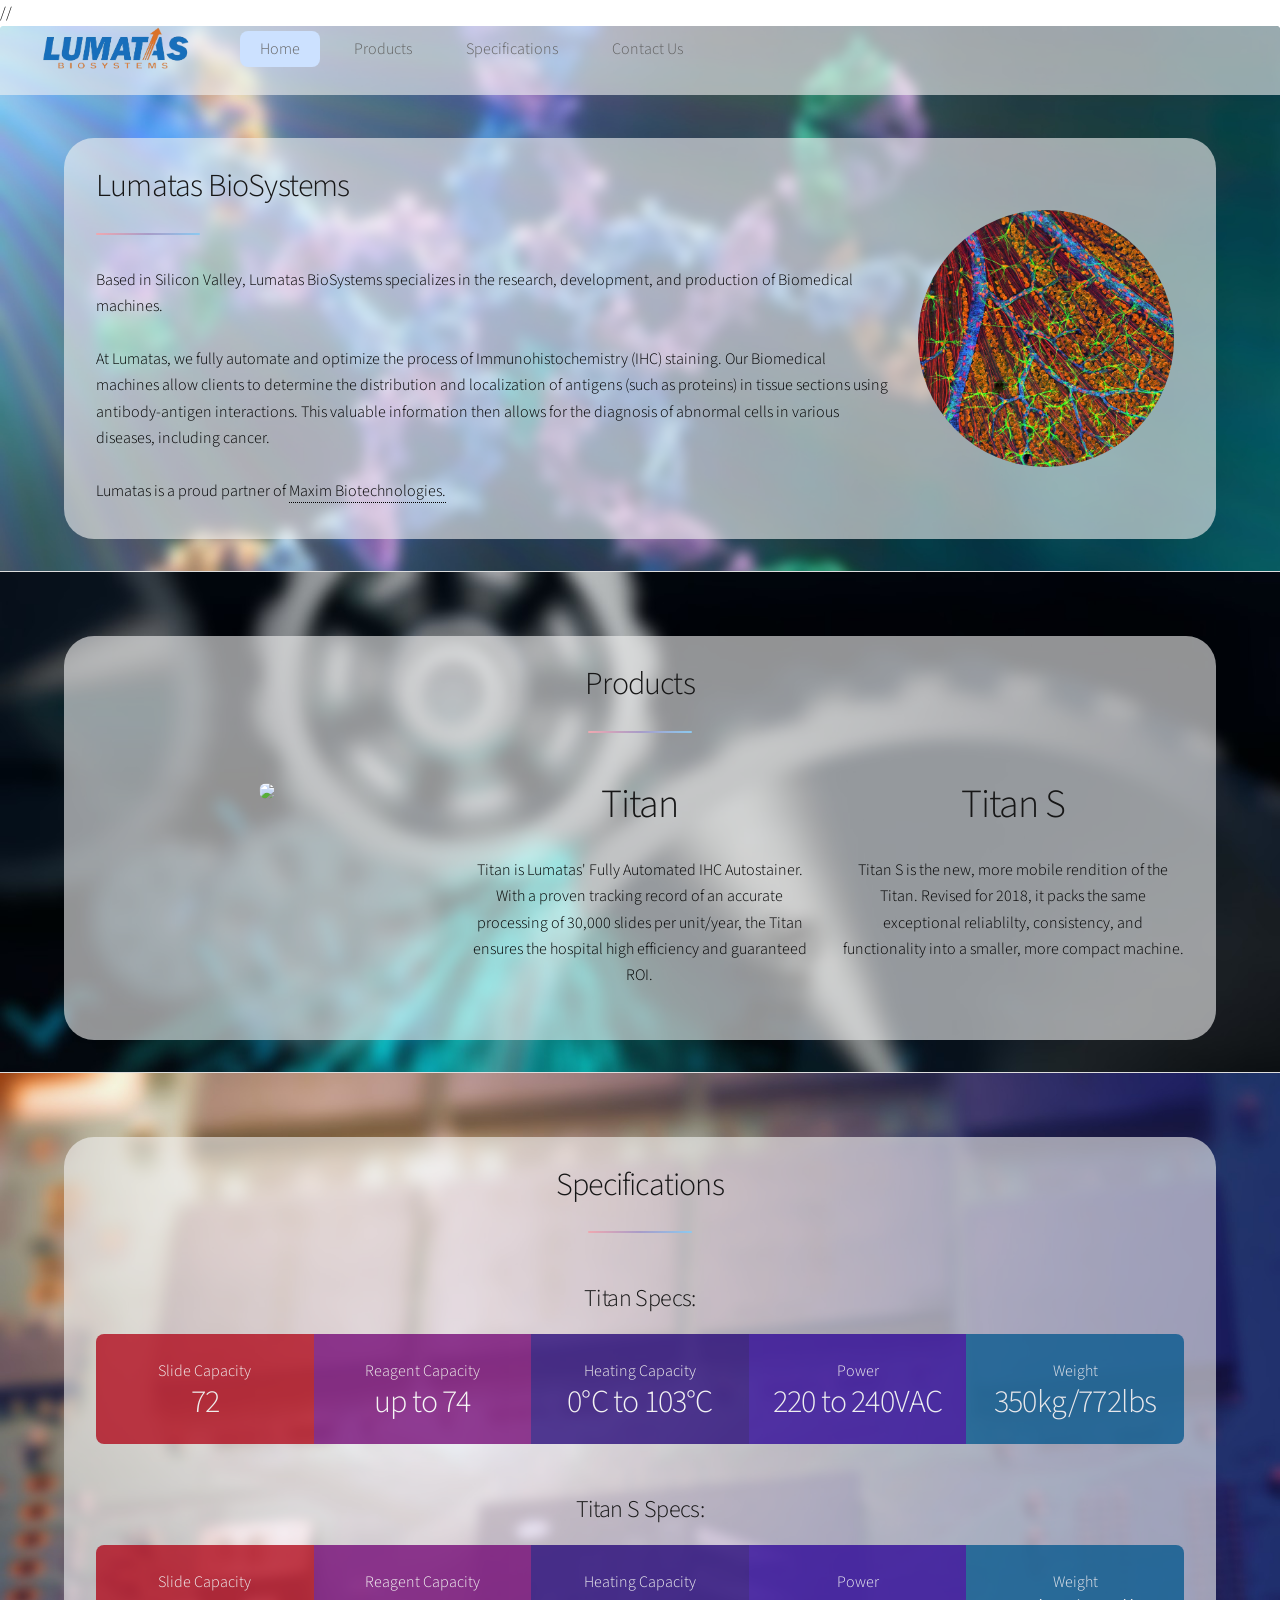
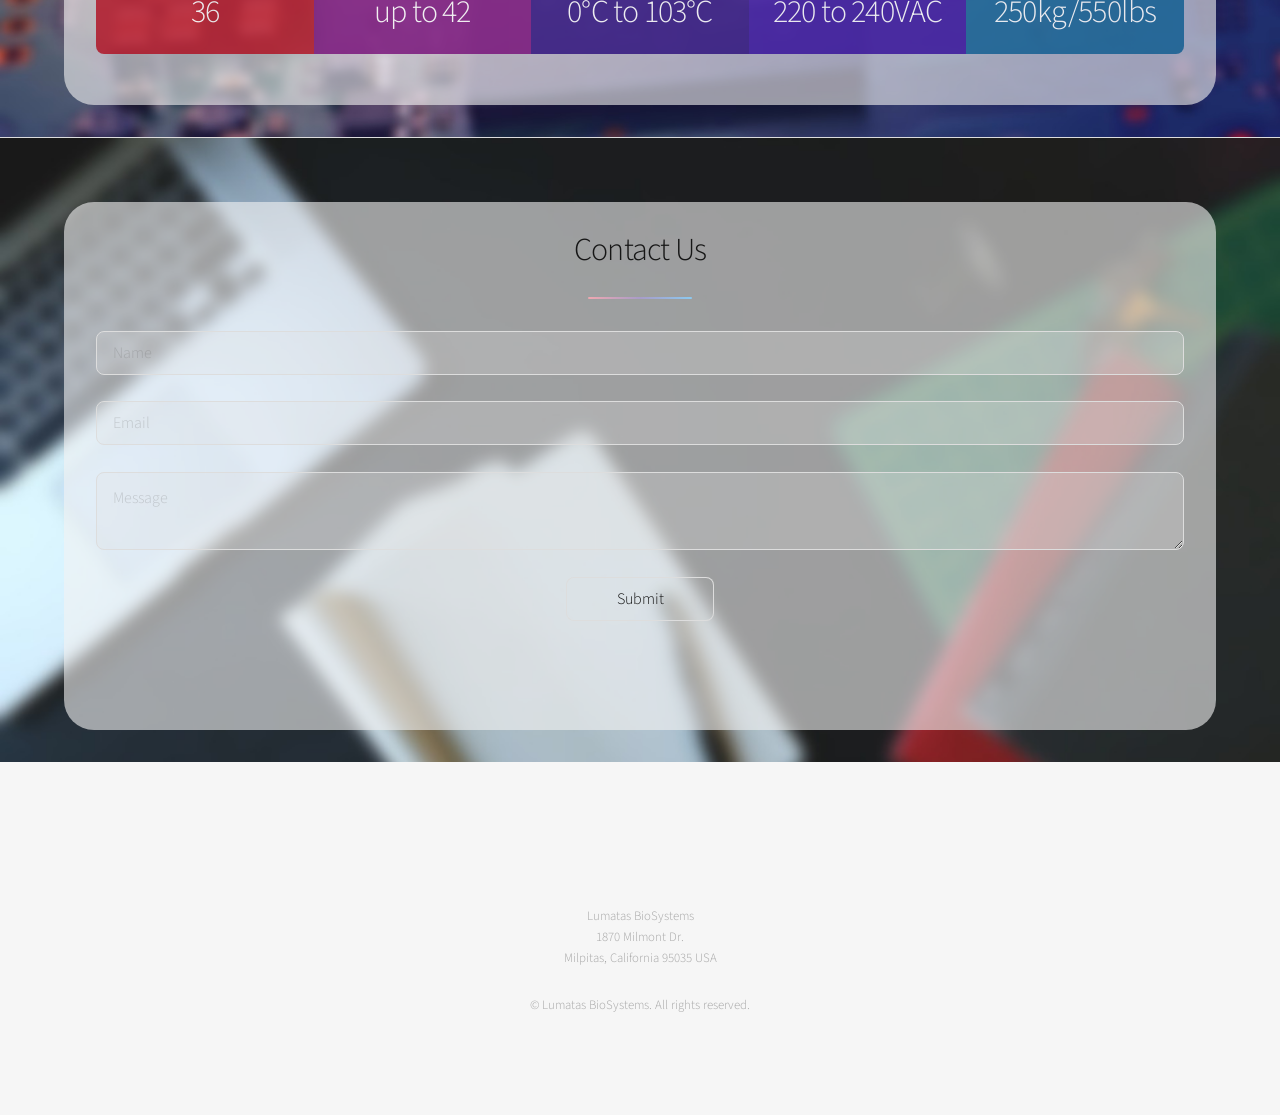
==== index.html @ d808ce38 "Update index.html" ====
<!DOCTYPE HTML>
<!--
	Made by @nang149 and html5up
-->
<html>
	<head>
		<title>Lumatas BioSystems</title>
		<meta charset="utf-8" />
		<meta name="viewport" content="width=device-width, initial-scale=1" />
		<script src="https://ajax.aspnetcdn.com/ajax/jquery/jquery-1.9.0.min.js"></script>
		//<script src="https://ajax.googleapis.com/ajax/libs/jquery/3.3.1/jquery.min.js"></script>
		<!--[if lte IE 8]><script src="assets/js/ie/html5shiv.js"></script><![endif]-->
		<link rel="stylesheet" href="assets/css/main.css" />
		<script src="assets/js/contact_form.js"></script>
		<link rel="shortcut icon" href="images/logo-trans.jpg">
		<!--[if lte IE 9]><link rel="stylesheet" href="assets/css/ie9.css" /><![endif]-->
		<!--[if lte IE 8]><link rel="stylesheet" href="assets/css/ie8.css" /><![endif]-->
	</head>
	<body>

		<!-- Wrapper -->
		
	

				<!-- Nav -->
					<nav id="nav">
						<ul>
							<li><img src="images/logo-trans.jpg" alt="" class ="logo"></li>
							<li><a href="#intro" class="active">Home</a></li>
							<li><a href="#first">Products</a></li>
							<li><a href="#second">Specifications</a></li>
							<li><a href="#cta">Contact Us</a></li>
						</ul>
					</nav>
				<div id="wrapper">
				<!-- Main -->
					<div id="main">
						
						<!-- Introduction -->
							<section id="intro" class="main">
								<div class = "container">
								<div class="spotlight">

									<div class="content">
										<header class="major">
											<h2>Lumatas BioSystems</h2>
										</header>
										<p>Based in Silicon Valley, Lumatas BioSystems specializes in the research, development, and production of Biomedical machines. 

										<br>
										<br>
										At Lumatas, we fully automate and optimize the process of Immunohistochemistry (IHC) staining. Our Biomedical machines allow clients to determine the distribution and localization of antigens (such as proteins) in tissue sections using antibody-antigen interactions. This valuable information then allows for the diagnosis of abnormal cells in various diseases, including cancer.
										<br>
										<br>
										Lumatas is a proud partner of <a href="http://www.maxim.com.cn/sitecn/qzdmyzhrsy/1294.html"> Maxim Biotechnologies. </a>
										</p>

									</div>
									<span class="image"><img src="images/cells.jpg"></span>
								</div>
								</div>

							</section>
						

						<!-- First Section -->
							<section id="first" class="main special">
								<div class = "container">
								<header class="major">
									<h2>Products</h2>
								</header>
								<ul class="features">	
									<li>
										<span class="image"><img src="images/anim.gif" ></span>
										
									</li>
									<li>
										<h1>Titan</h1>
										<p>Titan is Lumatas' Fully Automated IHC Autostainer. With a proven tracking record of an accurate processing of 30,000 slides per unit/year, the Titan ensures the hospital high efficiency and guaranteed ROI.</p>
									</li>
									<li>
										
										<h1>Titan S</h1>
										<p>Titan S is the new, more mobile rendition of the Titan. Revised for 2018, it packs the same exceptional reliablilty, consistency, and functionality into a smaller, more compact machine.</p>
									</li>
									<!--
									<li>
										<span class="icon major style5 fa-diamond"></span>
										<h3>Specifications</h3>
										<p>Slide Capacity: 72<br>
										Reagent Capacity: up to 74<br>
										Heating Capacity: RT to 103&deg;C<br>
										Power: 220-240VAC<br>
										Weight: 400kg/880lbs</p>
									</li>
									-->
								</ul>
								<!-- 
								<footer class="major">
									<ul class="actions">
										<li><a href="generic.html" class="button">Learn More</a></li>
									</ul>
								</footer>
								-->
								</div>
							</section>

						<!-- Second Section -->
							<section id="second" class="main special">
								<div class = "container">
								<header class="major">
									<h2>Specifications</h2>
								</header>
								<h2>Titan Specs:</h2>
								<ul class="statistics">
									<li class="style1">
										Slide Capacity<strong>72</strong>
									</li>
									<li class="style2">
										Reagent Capacity<strong>up to 74</strong>
									</li>
									<li class="style3">
										Heating Capacity<strong>0&deg;C to 103&deg;C</strong>
									</li>
									<li class="style4">
										
										Power<strong>220 to 240VAC</strong>
									</li>
									<li class="style5">
										Weight<strong>350kg/772lbs</strong>
									</li>
								</ul>
								
								<h2>Titan S Specs:</h2>
								<ul class="statistics">
									<li class="style1">
										Slide Capacity<strong>36</strong>
									</li>
									<li class="style2">
										Reagent Capacity<strong>up to 42</strong>
									</li>
									<li class="style3">
										Heating Capacity<strong>0&deg;C to 103&deg;C</strong>
									</li>
									<li class="style4">
										
										Power<strong>220 to 240VAC</strong>
									</li>
									<li class="style5">
										Weight<strong>250kg/550lbs</strong>
									</li>
								</ul>
								
								<!-- 
								<footer class="major">
									<ul class="actions">
										<li><a href="generic.html" class="button">Learn More</a></li>
									</ul>
								</footer>
								-->
							</div>
							</section>



	

						</section>	
						<!-- Contact Us -->
							<section id="cta" class="main special">
								<div class="container">
								<header class="major">
									<h2>Contact Us</h2>
									<section>
										<div id="form-messages"></div>
										<form id = "form"> <!-- assets/mail.php -->
											<div class="field half first">
												<input type="text" name="name" id="name" placeholder="Name" />
											</div>
											<br>
											<div class="field half">
												<input type="email" name="email" id="email" placeholder="Email" />
											</div>
											<br>
											<div class="field">
												<textarea name="message" id="message" placeholder="Message"></textarea>
											</div>
											<br>
											<ul class="actions">
												<center><li><input id="submit" type="button" name="Submit" value="Submit"/></li></center>
											</ul>
											<br>
										</form>
									</section>

								</header>
							</div>
							</section>

					</div>



			</div>

			<!-- Footer -->
				<footer id="footer">
					<div class="inner">
						
						<ul class="copyright">
							<center><p>Lumatas BioSystems<br>1870 Milmont Dr.<br>Milpitas, California 95035 USA</p></center>
							<center><p>&copy; Lumatas BioSystems. All rights reserved.</p></center>
						</ul>
					</div>
				</footer>
		<!-- BG -->
			<!-- <div id="bg"></div> -->

		<!-- Scripts -->
			<script src="assets/js/jquery.min.js"></script>
			<script src="assets/js/jquery.scrollex.min.js"></script>
			<script src="assets/js/jquery.scrolly.min.js"></script>
			<script src="assets/js/skel.min.js"></script>
			<script src="assets/js/util.js"></script>
			
			<!--[if lte IE 8]><script src="assets/js/ie/respond.min.js"></script><![endif]-->
			<script src="assets/js/main.js"></script>
			
	</body>
</html>
---- assets/css/main.css ----
@import url(font-awesome.min.css);
@import "https://fonts.googleapis.com/css?family=Source+Sans+Pro:300,400";

/*
	Stellar by HTML5 UP
	html5up.net | @ajlkn
	Free for personal and commercial use under the CCA 3.0 license (html5up.net/license)
*/

/* Reset */

	html, body, div, span, applet, object, iframe, h1, h2, h3, h4, h5, h6, p, blockquote, pre, a, abbr, acronym, address, big, cite, code, del, dfn, em, img, ins, kbd, q, s, samp, small, strike, strong, sub, sup, tt, var, b, u, i, center, dl, dt, dd, ol, ul, li, fieldset, form, label, legend, table, caption, tbody, tfoot, thead, tr, th, td, article, aside, canvas, details, embed, figure, figcaption, footer, header, hgroup, menu, nav, output, ruby, section, summary, time, mark, audio, video {
		margin: 0;
		padding: 0;
		border: 0;
		font-size: 100%;
		font: inherit;
		vertical-align: baseline;
	}

	article, aside, details, figcaption, figure, footer, header, hgroup, menu, nav, section {
		display: block;
	}

	body {
		line-height: 1;

	}

	ol, ul {
		list-style: none;
	}

	blockquote, q {
		quotes: none;
	}

	blockquote:before, blockquote:after, q:before, q:after {
		content: '';
		content: none;
	}

	table {
		border-collapse: collapse;
		border-spacing: 0;
	}

	body {
		-webkit-text-size-adjust: none;
	}

/* Box Model */

	*, *:before, *:after {
		-moz-box-sizing: border-box;
		-webkit-box-sizing: border-box;
		box-sizing: border-box;
	}

/* Grid */

	.row {
		border-bottom: solid 1px transparent;
		-moz-box-sizing: border-box;
		-webkit-box-sizing: border-box;
		box-sizing: border-box;
	}

	.row > * {
		float: left;
		-moz-box-sizing: border-box;
		-webkit-box-sizing: border-box;
		box-sizing: border-box;
	}

	.row:after, .row:before {
		content: '';
		display: block;
		clear: both;
		height: 0;
	}

	.row.uniform > * > :first-child {
		margin-top: 0;
	}

	.row.uniform > * > :last-child {
		margin-bottom: 0;
	}

	.row.\30 \25 > * {
		padding: 0 0 0 0em;
	}

	.row.\30 \25 {
		margin: 0 0 -1px 0em;
	}

	.row.uniform.\30 \25 > * {
		padding: 0em 0 0 0em;
	}

	.row.uniform.\30 \25 {
		margin: 0em 0 -1px 0em;
	}

	.row > * {
		padding: 0 0 0 1.5em;
	}

	.row {
		margin: 0 0 -1px -1.5em;
	}

	.row.uniform > * {
		padding: 1.5em 0 0 1.5em;
	}

	.row.uniform {
		margin: -1.5em 0 -1px -1.5em;
	}

	.row.\32 00\25 > * {
		padding: 0 0 0 3em;
	}

	.row.\32 00\25 {
		margin: 0 0 -1px -3em;
	}

	.row.uniform.\32 00\25 > * {
		padding: 3em 0 0 3em;
	}

	.row.uniform.\32 00\25 {
		margin: -3em 0 -1px -3em;
	}

	.row.\31 50\25 > * {
		padding: 0 0 0 2.25em;
	}

	.row.\31 50\25 {
		margin: 0 0 -1px -2.25em;
	}

	.row.uniform.\31 50\25 > * {
		padding: 2.25em 0 0 2.25em;
	}

	.row.uniform.\31 50\25 {
		margin: -2.25em 0 -1px -2.25em;
	}

	.row.\35 0\25 > * {
		padding: 0 0 0 0.75em;
	}

	.row.\35 0\25 {
		margin: 0 0 -1px -0.75em;
	}

	.row.uniform.\35 0\25 > * {
		padding: 0.75em 0 0 0.75em;
	}

	.row.uniform.\35 0\25 {
		margin: -0.75em 0 -1px -0.75em;
	}

	.row.\32 5\25 > * {
		padding: 0 0 0 0.375em;
	}

	.row.\32 5\25 {
		margin: 0 0 -1px -0.375em;
	}

	.row.uniform.\32 5\25 > * {
		padding: 0.375em 0 0 0.375em;
	}

	.row.uniform.\32 5\25 {
		margin: -0.375em 0 -1px -0.375em;
	}

	.\31 2u, .\31 2u\24 {
		width: 100%;
		clear: none;
		margin-left: 0;
	}

	.\31 1u, .\31 1u\24 {
		width: 91.6666666667%;
		clear: none;
		margin-left: 0;
	}

	.\31 0u, .\31 0u\24 {
		width: 83.3333333333%;
		clear: none;
		margin-left: 0;
	}

	.\39 u, .\39 u\24 {
		width: 75%;
		clear: none;
		margin-left: 0;
	}

	.\38 u, .\38 u\24 {
		width: 66.6666666667%;
		clear: none;
		margin-left: 0;
	}

	.\37 u, .\37 u\24 {
		width: 58.3333333333%;
		clear: none;
		margin-left: 0;
	}

	.\36 u, .\36 u\24 {
		width: 50%;
		clear: none;
		margin-left: 0;
	}

	.\35 u, .\35 u\24 {
		width: 41.6666666667%;
		clear: none;
		margin-left: 0;
	}

	.\34 u, .\34 u\24 {
		width: 33.3333333333%;
		clear: none;
		margin-left: 0;
	}

	.\33 u, .\33 u\24 {
		width: 25%;
		clear: none;
		margin-left: 0;
	}

	.\32 u, .\32 u\24 {
		width: 16.6666666667%;
		clear: none;
		margin-left: 0;
	}

	.\31 u, .\31 u\24 {
		width: 8.3333333333%;
		clear: none;
		margin-left: 0;
	}

	.\31 2u\24 + *,
	.\31 1u\24 + *,
	.\31 0u\24 + *,
	.\39 u\24 + *,
	.\38 u\24 + *,
	.\37 u\24 + *,
	.\36 u\24 + *,
	.\35 u\24 + *,
	.\34 u\24 + *,
	.\33 u\24 + *,
	.\32 u\24 + *,
	.\31 u\24 + * {
		clear: left;
	}

	.\-11u {
		margin-left: 91.66667%;
	}

	.\-10u {
		margin-left: 83.33333%;
	}

	.\-9u {
		margin-left: 75%;
	}

	.\-8u {
		margin-left: 66.66667%;
	}

	.\-7u {
		margin-left: 58.33333%;
	}

	.\-6u {
		margin-left: 50%;
	}

	.\-5u {
		margin-left: 41.66667%;
	}

	.\-4u {
		margin-left: 33.33333%;
	}

	.\-3u {
		margin-left: 25%;
	}

	.\-2u {
		margin-left: 16.66667%;
	}

	.\-1u {
		margin-left: 8.33333%;
	}

	@media screen and (max-width: 1680px) {

		.row > * {
			padding: 0 0 0 1.5em;
		}

		.row {
			margin: 0 0 -1px -1.5em;
		}

		.row.uniform > * {
			padding: 1.5em 0 0 1.5em;
		}

		.row.uniform {
			margin: -1.5em 0 -1px -1.5em;
		}

		.row.\32 00\25 > * {
			padding: 0 0 0 3em;
		}

		.row.\32 00\25 {
			margin: 0 0 -1px -3em;
		}

		.row.uniform.\32 00\25 > * {
			padding: 3em 0 0 3em;
		}

		.row.uniform.\32 00\25 {
			margin: -3em 0 -1px -3em;
		}

		.row.\31 50\25 > * {
			padding: 0 0 0 2.25em;
		}

		.row.\31 50\25 {
			margin: 0 0 -1px -2.25em;
		}

		.row.uniform.\31 50\25 > * {
			padding: 2.25em 0 0 2.25em;
		}

		.row.uniform.\31 50\25 {
			margin: -2.25em 0 -1px -2.25em;
		}

		.row.\35 0\25 > * {
			padding: 0 0 0 0.75em;
		}

		.row.\35 0\25 {
			margin: 0 0 -1px -0.75em;
		}

		.row.uniform.\35 0\25 > * {
			padding: 0.75em 0 0 0.75em;
		}

		.row.uniform.\35 0\25 {
			margin: -0.75em 0 -1px -0.75em;
		}

		.row.\32 5\25 > * {
			padding: 0 0 0 0.375em;
		}

		.row.\32 5\25 {
			margin: 0 0 -1px -0.375em;
		}

		.row.uniform.\32 5\25 > * {
			padding: 0.375em 0 0 0.375em;
		}

		.row.uniform.\32 5\25 {
			margin: -0.375em 0 -1px -0.375em;
		}

		.\31 2u\28xlarge\29, .\31 2u\24\28xlarge\29 {
			width: 100%;
			clear: none;
			margin-left: 0;
		}

		.\31 1u\28xlarge\29, .\31 1u\24\28xlarge\29 {
			width: 91.6666666667%;
			clear: none;
			margin-left: 0;
		}

		.\31 0u\28xlarge\29, .\31 0u\24\28xlarge\29 {
			width: 83.3333333333%;
			clear: none;
			margin-left: 0;
		}

		.\39 u\28xlarge\29, .\39 u\24\28xlarge\29 {
			width: 75%;
			clear: none;
			margin-left: 0;
		}

		.\38 u\28xlarge\29, .\38 u\24\28xlarge\29 {
			width: 66.6666666667%;
			clear: none;
			margin-left: 0;
		}

		.\37 u\28xlarge\29, .\37 u\24\28xlarge\29 {
			width: 58.3333333333%;
			clear: none;
			margin-left: 0;
		}

		.\36 u\28xlarge\29, .\36 u\24\28xlarge\29 {
			width: 50%;
			clear: none;
			margin-left: 0;
		}

		.\35 u\28xlarge\29, .\35 u\24\28xlarge\29 {
			width: 41.6666666667%;
			clear: none;
			margin-left: 0;
		}

		.\34 u\28xlarge\29, .\34 u\24\28xlarge\29 {
			width: 33.3333333333%;
			clear: none;
			margin-left: 0;
		}

		.\33 u\28xlarge\29, .\33 u\24\28xlarge\29 {
			width: 25%;
			clear: none;
			margin-left: 0;
		}

		.\32 u\28xlarge\29, .\32 u\24\28xlarge\29 {
			width: 16.6666666667%;
			clear: none;
			margin-left: 0;
		}

		.\31 u\28xlarge\29, .\31 u\24\28xlarge\29 {
			width: 8.3333333333%;
			clear: none;
			margin-left: 0;
		}

		.\31 2u\24\28xlarge\29 + *,
		.\31 1u\24\28xlarge\29 + *,
		.\31 0u\24\28xlarge\29 + *,
		.\39 u\24\28xlarge\29 + *,
		.\38 u\24\28xlarge\29 + *,
		.\37 u\24\28xlarge\29 + *,
		.\36 u\24\28xlarge\29 + *,
		.\35 u\24\28xlarge\29 + *,
		.\34 u\24\28xlarge\29 + *,
		.\33 u\24\28xlarge\29 + *,
		.\32 u\24\28xlarge\29 + *,
		.\31 u\24\28xlarge\29 + * {
			clear: left;
		}

		.\-11u\28xlarge\29 {
			margin-left: 91.66667%;
		}

		.\-10u\28xlarge\29 {
			margin-left: 83.33333%;
		}

		.\-9u\28xlarge\29 {
			margin-left: 75%;
		}

		.\-8u\28xlarge\29 {
			margin-left: 66.66667%;
		}

		.\-7u\28xlarge\29 {
			margin-left: 58.33333%;
		}

		.\-6u\28xlarge\29 {
			margin-left: 50%;
		}

		.\-5u\28xlarge\29 {
			margin-left: 41.66667%;
		}

		.\-4u\28xlarge\29 {
			margin-left: 33.33333%;
		}

		.\-3u\28xlarge\29 {
			margin-left: 25%;
		}

		.\-2u\28xlarge\29 {
			margin-left: 16.66667%;
		}

		.\-1u\28xlarge\29 {
			margin-left: 8.33333%;
		}

	}

	@media screen and (max-width: 1280px) {

		.row > * {
			padding: 0 0 0 1.5em;
		}

		.row {
			margin: 0 0 -1px -1.5em;
		}

		.row.uniform > * {
			padding: 1.5em 0 0 1.5em;
		}

		.row.uniform {
			margin: -1.5em 0 -1px -1.5em;
		}

		.row.\32 00\25 > * {
			padding: 0 0 0 3em;
		}

		.row.\32 00\25 {
			margin: 0 0 -1px -3em;
		}

		.row.uniform.\32 00\25 > * {
			padding: 3em 0 0 3em;
		}

		.row.uniform.\32 00\25 {
			margin: -3em 0 -1px -3em;
		}

		.row.\31 50\25 > * {
			padding: 0 0 0 2.25em;
		}

		.row.\31 50\25 {
			margin: 0 0 -1px -2.25em;
		}

		.row.uniform.\31 50\25 > * {
			padding: 2.25em 0 0 2.25em;
		}

		.row.uniform.\31 50\25 {
			margin: -2.25em 0 -1px -2.25em;
		}

		.row.\35 0\25 > * {
			padding: 0 0 0 0.75em;
		}

		.row.\35 0\25 {
			margin: 0 0 -1px -0.75em;
		}

		.row.uniform.\35 0\25 > * {
			padding: 0.75em 0 0 0.75em;
		}

		.row.uniform.\35 0\25 {
			margin: -0.75em 0 -1px -0.75em;
		}

		.row.\32 5\25 > * {
			padding: 0 0 0 0.375em;
		}

		.row.\32 5\25 {
			margin: 0 0 -1px -0.375em;
		}

		.row.uniform.\32 5\25 > * {
			padding: 0.375em 0 0 0.375em;
		}

		.row.uniform.\32 5\25 {
			margin: -0.375em 0 -1px -0.375em;
		}

		.\31 2u\28large\29, .\31 2u\24\28large\29 {
			width: 100%;
			clear: none;
			margin-left: 0;
		}

		.\31 1u\28large\29, .\31 1u\24\28large\29 {
			width: 91.6666666667%;
			clear: none;
			margin-left: 0;
		}

		.\31 0u\28large\29, .\31 0u\24\28large\29 {
			width: 83.3333333333%;
			clear: none;
			margin-left: 0;
		}

		.\39 u\28large\29, .\39 u\24\28large\29 {
			width: 75%;
			clear: none;
			margin-left: 0;
		}

		.\38 u\28large\29, .\38 u\24\28large\29 {
			width: 66.6666666667%;
			clear: none;
			margin-left: 0;
		}

		.\37 u\28large\29, .\37 u\24\28large\29 {
			width: 58.3333333333%;
			clear: none;
			margin-left: 0;
		}

		.\36 u\28large\29, .\36 u\24\28large\29 {
			width: 50%;
			clear: none;
			margin-left: 0;
		}

		.\35 u\28large\29, .\35 u\24\28large\29 {
			width: 41.6666666667%;
			clear: none;
			margin-left: 0;
		}

		.\34 u\28large\29, .\34 u\24\28large\29 {
			width: 33.3333333333%;
			clear: none;
			margin-left: 0;
		}

		.\33 u\28large\29, .\33 u\24\28large\29 {
			width: 25%;
			clear: none;
			margin-left: 0;
		}

		.\32 u\28large\29, .\32 u\24\28large\29 {
			width: 16.6666666667%;
			clear: none;
			margin-left: 0;
		}

		.\31 u\28large\29, .\31 u\24\28large\29 {
			width: 8.3333333333%;
			clear: none;
			margin-left: 0;
		}

		.\31 2u\24\28large\29 + *,
		.\31 1u\24\28large\29 + *,
		.\31 0u\24\28large\29 + *,
		.\39 u\24\28large\29 + *,
		.\38 u\24\28large\29 + *,
		.\37 u\24\28large\29 + *,
		.\36 u\24\28large\29 + *,
		.\35 u\24\28large\29 + *,
		.\34 u\24\28large\29 + *,
		.\33 u\24\28large\29 + *,
		.\32 u\24\28large\29 + *,
		.\31 u\24\28large\29 + * {
			clear: left;
		}

		.\-11u\28large\29 {
			margin-left: 91.66667%;
		}

		.\-10u\28large\29 {
			margin-left: 83.33333%;
		}

		.\-9u\28large\29 {
			margin-left: 75%;
		}

		.\-8u\28large\29 {
			margin-left: 66.66667%;
		}

		.\-7u\28large\29 {
			margin-left: 58.33333%;
		}

		.\-6u\28large\29 {
			margin-left: 50%;
		}

		.\-5u\28large\29 {
			margin-left: 41.66667%;
		}

		.\-4u\28large\29 {
			margin-left: 33.33333%;
		}

		.\-3u\28large\29 {
			margin-left: 25%;
		}

		.\-2u\28large\29 {
			margin-left: 16.66667%;
		}

		.\-1u\28large\29 {
			margin-left: 8.33333%;
		}

	}

	@media screen and (max-width: 980px) {

		.row > * {
			padding: 0 0 0 1.5em;
		}

		.row {
			margin: 0 0 -1px -1.5em;
		}

		.row.uniform > * {
			padding: 1.5em 0 0 1.5em;
		}

		.row.uniform {
			margin: -1.5em 0 -1px -1.5em;
		}

		.row.\32 00\25 > * {
			padding: 0 0 0 3em;
		}

		.row.\32 00\25 {
			margin: 0 0 -1px -3em;
		}

		.row.uniform.\32 00\25 > * {
			padding: 3em 0 0 3em;
		}

		.row.uniform.\32 00\25 {
			margin: -3em 0 -1px -3em;
		}

		.row.\31 50\25 > * {
			padding: 0 0 0 2.25em;
		}

		.row.\31 50\25 {
			margin: 0 0 -1px -2.25em;
		}

		.row.uniform.\31 50\25 > * {
			padding: 2.25em 0 0 2.25em;
		}

		.row.uniform.\31 50\25 {
			margin: -2.25em 0 -1px -2.25em;
		}

		.row.\35 0\25 > * {
			padding: 0 0 0 0.75em;
		}

		.row.\35 0\25 {
			margin: 0 0 -1px -0.75em;
		}

		.row.uniform.\35 0\25 > * {
			padding: 0.75em 0 0 0.75em;
		}

		.row.uniform.\35 0\25 {
			margin: -0.75em 0 -1px -0.75em;
		}

		.row.\32 5\25 > * {
			padding: 0 0 0 0.375em;
		}

		.row.\32 5\25 {
			margin: 0 0 -1px -0.375em;
		}

		.row.uniform.\32 5\25 > * {
			padding: 0.375em 0 0 0.375em;
		}

		.row.uniform.\32 5\25 {
			margin: -0.375em 0 -1px -0.375em;
		}

		.\31 2u\28medium\29, .\31 2u\24\28medium\29 {
			width: 100%;
			clear: none;
			margin-left: 0;
		}

		.\31 1u\28medium\29, .\31 1u\24\28medium\29 {
			width: 91.6666666667%;
			clear: none;
			margin-left: 0;
		}

		.\31 0u\28medium\29, .\31 0u\24\28medium\29 {
			width: 83.3333333333%;
			clear: none;
			margin-left: 0;
		}

		.\39 u\28medium\29, .\39 u\24\28medium\29 {
			width: 75%;
			clear: none;
			margin-left: 0;
		}

		.\38 u\28medium\29, .\38 u\24\28medium\29 {
			width: 66.6666666667%;
			clear: none;
			margin-left: 0;
		}

		.\37 u\28medium\29, .\37 u\24\28medium\29 {
			width: 58.3333333333%;
			clear: none;
			margin-left: 0;
		}

		.\36 u\28medium\29, .\36 u\24\28medium\29 {
			width: 50%;
			clear: none;
			margin-left: 0;
		}

		.\35 u\28medium\29, .\35 u\24\28medium\29 {
			width: 41.6666666667%;
			clear: none;
			margin-left: 0;
		}

		.\34 u\28medium\29, .\34 u\24\28medium\29 {
			width: 33.3333333333%;
			clear: none;
			margin-left: 0;
		}

		.\33 u\28medium\29, .\33 u\24\28medium\29 {
			width: 25%;
			clear: none;
			margin-left: 0;
		}

		.\32 u\28medium\29, .\32 u\24\28medium\29 {
			width: 16.6666666667%;
			clear: none;
			margin-left: 0;
		}

		.\31 u\28medium\29, .\31 u\24\28medium\29 {
			width: 8.3333333333%;
			clear: none;
			margin-left: 0;
		}

		.\31 2u\24\28medium\29 + *,
		.\31 1u\24\28medium\29 + *,
		.\31 0u\24\28medium\29 + *,
		.\39 u\24\28medium\29 + *,
		.\38 u\24\28medium\29 + *,
		.\37 u\24\28medium\29 + *,
		.\36 u\24\28medium\29 + *,
		.\35 u\24\28medium\29 + *,
		.\34 u\24\28medium\29 + *,
		.\33 u\24\28medium\29 + *,
		.\32 u\24\28medium\29 + *,
		.\31 u\24\28medium\29 + * {
			clear: left;
		}

		.\-11u\28medium\29 {
			margin-left: 91.66667%;
		}

		.\-10u\28medium\29 {
			margin-left: 83.33333%;
		}

		.\-9u\28medium\29 {
			margin-left: 75%;
		}

		.\-8u\28medium\29 {
			margin-left: 66.66667%;
		}

		.\-7u\28medium\29 {
			margin-left: 58.33333%;
		}

		.\-6u\28medium\29 {
			margin-left: 50%;
		}

		.\-5u\28medium\29 {
			margin-left: 41.66667%;
		}

		.\-4u\28medium\29 {
			margin-left: 33.33333%;
		}

		.\-3u\28medium\29 {
			margin-left: 25%;
		}

		.\-2u\28medium\29 {
			margin-left: 16.66667%;
		}

		.\-1u\28medium\29 {
			margin-left: 8.33333%;
		}

	}

	@media screen and (max-width: 736px) {

		.row > * {
			padding: 0 0 0 1em;
		}

		.row {
			margin: 0 0 -1px -1em;
		}

		.row.uniform > * {
			padding: 1em 0 0 1em;
		}

		.row.uniform {
			margin: -1em 0 -1px -1em;
		}

		.row.\32 00\25 > * {
			padding: 0 0 0 2em;
		}

		.row.\32 00\25 {
			margin: 0 0 -1px -2em;
		}

		.row.uniform.\32 00\25 > * {
			padding: 2em 0 0 2em;
		}

		.row.uniform.\32 00\25 {
			margin: -2em 0 -1px -2em;
		}

		.row.\31 50\25 > * {
			padding: 0 0 0 1.5em;
		}

		.row.\31 50\25 {
			margin: 0 0 -1px -1.5em;
		}

		.row.uniform.\31 50\25 > * {
			padding: 1.5em 0 0 1.5em;
		}

		.row.uniform.\31 50\25 {
			margin: -1.5em 0 -1px -1.5em;
		}

		.row.\35 0\25 > * {
			padding: 0 0 0 0.5em;
		}

		.row.\35 0\25 {
			margin: 0 0 -1px -0.5em;
		}

		.row.uniform.\35 0\25 > * {
			padding: 0.5em 0 0 0.5em;
		}

		.row.uniform.\35 0\25 {
			margin: -0.5em 0 -1px -0.5em;
		}

		.row.\32 5\25 > * {
			padding: 0 0 0 0.25em;
		}

		.row.\32 5\25 {
			margin: 0 0 -1px -0.25em;
		}

		.row.uniform.\32 5\25 > * {
			padding: 0.25em 0 0 0.25em;
		}

		.row.uniform.\32 5\25 {
			margin: -0.25em 0 -1px -0.25em;
		}

		.\31 2u\28small\29, .\31 2u\24\28small\29 {
			width: 100%;
			clear: none;
			margin-left: 0;
		}

		.\31 1u\28small\29, .\31 1u\24\28small\29 {
			width: 91.6666666667%;
			clear: none;
			margin-left: 0;
		}

		.\31 0u\28small\29, .\31 0u\24\28small\29 {
			width: 83.3333333333%;
			clear: none;
			margin-left: 0;
		}

		.\39 u\28small\29, .\39 u\24\28small\29 {
			width: 75%;
			clear: none;
			margin-left: 0;
		}

		.\38 u\28small\29, .\38 u\24\28small\29 {
			width: 66.6666666667%;
			clear: none;
			margin-left: 0;
		}

		.\37 u\28small\29, .\37 u\24\28small\29 {
			width: 58.3333333333%;
			clear: none;
			margin-left: 0;
		}

		.\36 u\28small\29, .\36 u\24\28small\29 {
			width: 50%;
			clear: none;
			margin-left: 0;
		}

		.\35 u\28small\29, .\35 u\24\28small\29 {
			width: 41.6666666667%;
			clear: none;
			margin-left: 0;
		}

		.\34 u\28small\29, .\34 u\24\28small\29 {
			width: 33.3333333333%;
			clear: none;
			margin-left: 0;
		}

		.\33 u\28small\29, .\33 u\24\28small\29 {
			width: 25%;
			clear: none;
			margin-left: 0;
		}

		.\32 u\28small\29, .\32 u\24\28small\29 {
			width: 16.6666666667%;
			clear: none;
			margin-left: 0;
		}

		.\31 u\28small\29, .\31 u\24\28small\29 {
			width: 8.3333333333%;
			clear: none;
			margin-left: 0;
		}

		.\31 2u\24\28small\29 + *,
		.\31 1u\24\28small\29 + *,
		.\31 0u\24\28small\29 + *,
		.\39 u\24\28small\29 + *,
		.\38 u\24\28small\29 + *,
		.\37 u\24\28small\29 + *,
		.\36 u\24\28small\29 + *,
		.\35 u\24\28small\29 + *,
		.\34 u\24\28small\29 + *,
		.\33 u\24\28small\29 + *,
		.\32 u\24\28small\29 + *,
		.\31 u\24\28small\29 + * {
			clear: left;
		}

		.\-11u\28small\29 {
			margin-left: 91.66667%;
		}

		.\-10u\28small\29 {
			margin-left: 83.33333%;
		}

		.\-9u\28small\29 {
			margin-left: 75%;
		}

		.\-8u\28small\29 {
			margin-left: 66.66667%;
		}

		.\-7u\28small\29 {
			margin-left: 58.33333%;
		}

		.\-6u\28small\29 {
			margin-left: 50%;
		}

		.\-5u\28small\29 {
			margin-left: 41.66667%;
		}

		.\-4u\28small\29 {
			margin-left: 33.33333%;
		}

		.\-3u\28small\29 {
			margin-left: 25%;
		}

		.\-2u\28small\29 {
			margin-left: 16.66667%;
		}

		.\-1u\28small\29 {
			margin-left: 8.33333%;
		}

	}

	@media screen and (max-width: 480px) {

		.row > * {
			padding: 0 0 0 1em;
		}

		.row {
			margin: 0 0 -1px -1em;
		}

		.row.uniform > * {
			padding: 1em 0 0 1em;
		}

		.row.uniform {
			margin: -1em 0 -1px -1em;
		}

		.row.\32 00\25 > * {
			padding: 0 0 0 2em;
		}

		.row.\32 00\25 {
			margin: 0 0 -1px -2em;
		}

		.row.uniform.\32 00\25 > * {
			padding: 2em 0 0 2em;
		}

		.row.uniform.\32 00\25 {
			margin: -2em 0 -1px -2em;
		}

		.row.\31 50\25 > * {
			padding: 0 0 0 1.5em;
		}

		.row.\31 50\25 {
			margin: 0 0 -1px -1.5em;
		}

		.row.uniform.\31 50\25 > * {
			padding: 1.5em 0 0 1.5em;
		}

		.row.uniform.\31 50\25 {
			margin: -1.5em 0 -1px -1.5em;
		}

		.row.\35 0\25 > * {
			padding: 0 0 0 0.5em;
		}

		.row.\35 0\25 {
			margin: 0 0 -1px -0.5em;
		}

		.row.uniform.\35 0\25 > * {
			padding: 0.5em 0 0 0.5em;
		}

		.row.uniform.\35 0\25 {
			margin: -0.5em 0 -1px -0.5em;
		}

		.row.\32 5\25 > * {
			padding: 0 0 0 0.25em;
		}

		.row.\32 5\25 {
			margin: 0 0 -1px -0.25em;
		}

		.row.uniform.\32 5\25 > * {
			padding: 0.25em 0 0 0.25em;
		}

		.row.uniform.\32 5\25 {
			margin: -0.25em 0 -1px -0.25em;
		}

		.\31 2u\28xsmall\29, .\31 2u\24\28xsmall\29 {
			width: 100%;
			clear: none;
			margin-left: 0;
		}

		.\31 1u\28xsmall\29, .\31 1u\24\28xsmall\29 {
			width: 91.6666666667%;
			clear: none;
			margin-left: 0;
		}

		.\31 0u\28xsmall\29, .\31 0u\24\28xsmall\29 {
			width: 83.3333333333%;
			clear: none;
			margin-left: 0;
		}

		.\39 u\28xsmall\29, .\39 u\24\28xsmall\29 {
			width: 75%;
			clear: none;
			margin-left: 0;
		}

		.\38 u\28xsmall\29, .\38 u\24\28xsmall\29 {
			width: 66.6666666667%;
			clear: none;
			margin-left: 0;
		}

		.\37 u\28xsmall\29, .\37 u\24\28xsmall\29 {
			width: 58.3333333333%;
			clear: none;
			margin-left: 0;
		}

		.\36 u\28xsmall\29, .\36 u\24\28xsmall\29 {
			width: 50%;
			clear: none;
			margin-left: 0;
		}

		.\35 u\28xsmall\29, .\35 u\24\28xsmall\29 {
			width: 41.6666666667%;
			clear: none;
			margin-left: 0;
		}

		.\34 u\28xsmall\29, .\34 u\24\28xsmall\29 {
			width: 33.3333333333%;
			clear: none;
			margin-left: 0;
		}

		.\33 u\28xsmall\29, .\33 u\24\28xsmall\29 {
			width: 25%;
			clear: none;
			margin-left: 0;
		}

		.\32 u\28xsmall\29, .\32 u\24\28xsmall\29 {
			width: 16.6666666667%;
			clear: none;
			margin-left: 0;
		}

		.\31 u\28xsmall\29, .\31 u\24\28xsmall\29 {
			width: 8.3333333333%;
			clear: none;
			margin-left: 0;
		}

		.\31 2u\24\28xsmall\29 + *,
		.\31 1u\24\28xsmall\29 + *,
		.\31 0u\24\28xsmall\29 + *,
		.\39 u\24\28xsmall\29 + *,
		.\38 u\24\28xsmall\29 + *,
		.\37 u\24\28xsmall\29 + *,
		.\36 u\24\28xsmall\29 + *,
		.\35 u\24\28xsmall\29 + *,
		.\34 u\24\28xsmall\29 + *,
		.\33 u\24\28xsmall\29 + *,
		.\32 u\24\28xsmall\29 + *,
		.\31 u\24\28xsmall\29 + * {
			clear: left;
		}

		.\-11u\28xsmall\29 {
			margin-left: 91.66667%;
		}

		.\-10u\28xsmall\29 {
			margin-left: 83.33333%;
		}

		.\-9u\28xsmall\29 {
			margin-left: 75%;
		}

		.\-8u\28xsmall\29 {
			margin-left: 66.66667%;
		}

		.\-7u\28xsmall\29 {
			margin-left: 58.33333%;
		}

		.\-6u\28xsmall\29 {
			margin-left: 50%;
		}

		.\-5u\28xsmall\29 {
			margin-left: 41.66667%;
		}

		.\-4u\28xsmall\29 {
			margin-left: 33.33333%;
		}

		.\-3u\28xsmall\29 {
			margin-left: 25%;
		}

		.\-2u\28xsmall\29 {
			margin-left: 16.66667%;
		}

		.\-1u\28xsmall\29 {
			margin-left: 8.33333%;
		}

	}

	@media screen and (max-width: 360px) {

		.row > * {
			padding: 0 0 0 1em;
		}

		.row {
			margin: 0 0 -1px -1em;
		}

		.row.uniform > * {
			padding: 1em 0 0 1em;
		}

		.row.uniform {
			margin: -1em 0 -1px -1em;
		}

		.row.\32 00\25 > * {
			padding: 0 0 0 2em;
		}

		.row.\32 00\25 {
			margin: 0 0 -1px -2em;
		}

		.row.uniform.\32 00\25 > * {
			padding: 2em 0 0 2em;
		}

		.row.uniform.\32 00\25 {
			margin: -2em 0 -1px -2em;
		}

		.row.\31 50\25 > * {
			padding: 0 0 0 1.5em;
		}

		.row.\31 50\25 {
			margin: 0 0 -1px -1.5em;
		}

		.row.uniform.\31 50\25 > * {
			padding: 1.5em 0 0 1.5em;
		}

		.row.uniform.\31 50\25 {
			margin: -1.5em 0 -1px -1.5em;
		}

		.row.\35 0\25 > * {
			padding: 0 0 0 0.5em;
		}

		.row.\35 0\25 {
			margin: 0 0 -1px -0.5em;
		}

		.row.uniform.\35 0\25 > * {
			padding: 0.5em 0 0 0.5em;
		}

		.row.uniform.\35 0\25 {
			margin: -0.5em 0 -1px -0.5em;
		}

		.row.\32 5\25 > * {
			padding: 0 0 0 0.25em;
		}

		.row.\32 5\25 {
			margin: 0 0 -1px -0.25em;
		}

		.row.uniform.\32 5\25 > * {
			padding: 0.25em 0 0 0.25em;
		}

		.row.uniform.\32 5\25 {
			margin: -0.25em 0 -1px -0.25em;
		}

		.\31 2u\28xxsmall\29, .\31 2u\24\28xxsmall\29 {
			width: 100%;
			clear: none;
			margin-left: 0;
		}

		.\31 1u\28xxsmall\29, .\31 1u\24\28xxsmall\29 {
			width: 91.6666666667%;
			clear: none;
			margin-left: 0;
		}

		.\31 0u\28xxsmall\29, .\31 0u\24\28xxsmall\29 {
			width: 83.3333333333%;
			clear: none;
			margin-left: 0;
		}

		.\39 u\28xxsmall\29, .\39 u\24\28xxsmall\29 {
			width: 75%;
			clear: none;
			margin-left: 0;
		}

		.\38 u\28xxsmall\29, .\38 u\24\28xxsmall\29 {
			width: 66.6666666667%;
			clear: none;
			margin-left: 0;
		}

		.\37 u\28xxsmall\29, .\37 u\24\28xxsmall\29 {
			width: 58.3333333333%;
			clear: none;
			margin-left: 0;
		}

		.\36 u\28xxsmall\29, .\36 u\24\28xxsmall\29 {
			width: 50%;
			clear: none;
			margin-left: 0;
		}

		.\35 u\28xxsmall\29, .\35 u\24\28xxsmall\29 {
			width: 41.6666666667%;
			clear: none;
			margin-left: 0;
		}

		.\34 u\28xxsmall\29, .\34 u\24\28xxsmall\29 {
			width: 33.3333333333%;
			clear: none;
			margin-left: 0;
		}

		.\33 u\28xxsmall\29, .\33 u\24\28xxsmall\29 {
			width: 25%;
			clear: none;
			margin-left: 0;
		}

		.\32 u\28xxsmall\29, .\32 u\24\28xxsmall\29 {
			width: 16.6666666667%;
			clear: none;
			margin-left: 0;
		}

		.\31 u\28xxsmall\29, .\31 u\24\28xxsmall\29 {
			width: 8.3333333333%;
			clear: none;
			margin-left: 0;
		}

		.\31 2u\24\28xxsmall\29 + *,
		.\31 1u\24\28xxsmall\29 + *,
		.\31 0u\24\28xxsmall\29 + *,
		.\39 u\24\28xxsmall\29 + *,
		.\38 u\24\28xxsmall\29 + *,
		.\37 u\24\28xxsmall\29 + *,
		.\36 u\24\28xxsmall\29 + *,
		.\35 u\24\28xxsmall\29 + *,
		.\34 u\24\28xxsmall\29 + *,
		.\33 u\24\28xxsmall\29 + *,
		.\32 u\24\28xxsmall\29 + *,
		.\31 u\24\28xxsmall\29 + * {
			clear: left;
		}

		.\-11u\28xxsmall\29 {
			margin-left: 91.66667%;
		}

		.\-10u\28xxsmall\29 {
			margin-left: 83.33333%;
		}

		.\-9u\28xxsmall\29 {
			margin-left: 75%;
		}

		.\-8u\28xxsmall\29 {
			margin-left: 66.66667%;
		}

		.\-7u\28xxsmall\29 {
			margin-left: 58.33333%;
		}

		.\-6u\28xxsmall\29 {
			margin-left: 50%;
		}

		.\-5u\28xxsmall\29 {
			margin-left: 41.66667%;
		}

		.\-4u\28xxsmall\29 {
			margin-left: 33.33333%;
		}

		.\-3u\28xxsmall\29 {
			margin-left: 25%;
		}

		.\-2u\28xxsmall\29 {
			margin-left: 16.66667%;
		}

		.\-1u\28xxsmall\29 {
			margin-left: 8.33333%;
		}

	}

/* Basic */

	@-ms-viewport {
		width: device-width;
	}

	body {
		-ms-overflow-style: scrollbar;
	}

	@media screen and (max-width: 480px) {

		html, body {
			min-width: 320px;
		}

	}

	body {
		
	
	}

		body.is-loading *, body.is-loading *:before, body.is-loading *:after {
			-moz-animation: none !important;
			-webkit-animation: none !important;
			-ms-animation: none !important;
			animation: none !important;
			-moz-transition: none !important;
			-webkit-transition: none !important;
			-ms-transition: none !important;
			transition: none !important;
		}

/* Type */

	body {
		
		
	}

	body, input, select, textarea {
		font-family: "Source Sans Pro", Helvetica, sans-serif;
		font-size: 17pt;
		font-weight: 300;
		line-height: 1.65;
	}

		@media screen and (max-width: 1680px) {

			body, input, select, textarea {
				font-size: 14pt;
			}

		}

		@media screen and (max-width: 1280px) {

			body, input, select, textarea {
				font-size: 12pt;
			}

		}

		@media screen and (max-width: 360px) {

			body, input, select, textarea {
				font-size: 11pt;
			}

		}

	a {
		-moz-transition: color 0.2s ease, border-bottom 0.2s ease;
		-webkit-transition: color 0.2s ease, border-bottom 0.2s ease;
		-ms-transition: color 0.2s ease, border-bottom 0.2s ease;
		transition: color 0.2s ease, border-bottom 0.2s ease;
		text-decoration: none;
		border-bottom: dotted 1px;
		color: inherit;
	}

		a:hover {
			border-bottom-color: transparent;
		}

	strong, b {
		font-weight: 400;
	}

	em, i {
		font-style: italic;
	}

	p {
		margin: 0 0 2em 0;
	}

		p.content {
			-moz-columns: 20em 2;
			-webkit-columns: 20em 2;
			-ms-columns: 20em 2;
			columns: 20em 2;
			-moz-column-gap: 2em;
			-webkit-column-gap: 2em;
			-ms-column-gap: 2em;
			column-gap: 2em;
			text-align: justify;
		}

	h1, h2, h3, h4, h5, h6 {
		font-weight: 300;
		line-height: 1.5;
		margin: 0 0 0.7em 0;
		letter-spacing: -0.025em;
	}

		h1 a, h2 a, h3 a, h4 a, h5 a, h6 a {
			color: inherit;
			text-decoration: none;
		}

	h1 {
		font-size: 2.5em;
		line-height: 1.2;
	}

	h2 {
		font-size: 1.5em;
	}

	h3 {
		font-size: 1.25em;
	}

	h4 {
		font-size: 1.1em;
	}

	h5 {
		font-size: 0.9em;
	}

	h6 {
		font-size: 0.7em;
	}

	@media screen and (max-width: 736px) {

		h1 {
			font-size: 2em;
		}

	}

	sub {
		font-size: 0.8em;
		position: relative;
		top: 0.5em;
	}

	sup {
		font-size: 0.8em;
		position: relative;
		top: -0.5em;
	}

	blockquote {
		border-left: solid 4px;
		font-style: italic;
		margin: 0 0 2em 0;
		padding: 0.5em 0 0.5em 2em;
	}

	code {
		border-radius: 8px;
		border: solid 1px;
		font-family: "Courier New", monospace;
		font-size: 0.9em;
		margin: 0 0.25em;
		padding: 0.25em 0.65em;
	}

	pre {
		-webkit-overflow-scrolling: touch;
		font-family: "Courier New", monospace;
		font-size: 0.9em;
		margin: 0 0 2em 0;
	}

		pre code {
			display: block;
			line-height: 1.75;
			padding: 1em 1.5em;
			overflow-x: auto;
		}

	hr {
		border: 0;
		border-bottom: solid 1px;
		margin: 2em 0;
	}

		hr.major {
			margin: 1em 0;
		}

	.align-left {
		text-align: left;
	}

	.align-center {
		text-align: center;
	}

	.align-right {
		text-align: right;
	}

	input, select, textarea {
		color: #ffffff;
	}

	a:hover {
		color: #ffffff;
	}

	strong, b {
		color: #ffffff;
	}

	h1, h2, h3, h4, h5, h6 {
		color: #000000;
	}

	blockquote {
		border-left-color: rgba(255, 255, 255, 0.35);
	}

	code {
		background: rgba(255, 255, 255, 0.075);
		border-color: rgba(255, 255, 255, 0.35);
	}

	hr {
		border-bottom-color: rgba(255, 255, 255, 0.35);
	}

/* Box */

	.box {
		border-radius: 8px;
		border: solid;
		margin-bottom: 2em;
		padding: 1.5em;
	}

		.box > :last-child,
		.box > :last-child > :last-child,
		.box > :last-child > :last-child > :last-child {
			margin-bottom: 0;
		}

		.box.alt {
			border: 0;
			border-radius: 0;
			padding: 0;
		}

	.box {
		border-color: rgba(255, 255, 255, 0.35);
	}

/* Button */

	input[type="submit"],
	input[type="reset"],
	input[type="button"],
	button,
	.button {
		-moz-appearance: none;
		-webkit-appearance: none;
		-ms-appearance: none;
		appearance: none;
		-moz-transition: background-color 0.2s ease-in-out, color 0.2s ease-in-out;
		-webkit-transition: background-color 0.2s ease-in-out, color 0.2s ease-in-out;
		-ms-transition: background-color 0.2s ease-in-out, color 0.2s ease-in-out;
		transition: background-color 0.2s ease-in-out, color 0.2s ease-in-out;
		border-radius: 8px;
		border: 0;
		cursor: pointer;
		display: inline-block;
		font-weight: 300;
		height: 2.75em;
		line-height: 2.75em;
		min-width: 9.25em;
		padding: 0 1.5em;
		text-align: center;
		text-decoration: none;
		white-space: nowrap;
	}

		input[type="submit"].icon,
		input[type="reset"].icon,
		input[type="button"].icon,
		button.icon,
		.button.icon {
			padding-left: 1.35em;
		}

			input[type="submit"].icon:before,
			input[type="reset"].icon:before,
			input[type="button"].icon:before,
			button.icon:before,
			.button.icon:before {
				margin-right: 0.5em;
			}

		input[type="submit"].fit,
		input[type="reset"].fit,
		input[type="button"].fit,
		button.fit,
		.button.fit {
			display: block;
			margin: 0 0 1em 0;
			width: 100%;
		}

		input[type="submit"].small,
		input[type="reset"].small,
		input[type="button"].small,
		button.small,
		.button.small {
			font-size: 0.8em;
		}

		input[type="submit"].big,
		input[type="reset"].big,
		input[type="button"].big,
		button.big,
		.button.big {
			font-size: 1.35em;
		}

		input[type="submit"].disabled, input[type="submit"]:disabled,
		input[type="reset"].disabled,
		input[type="reset"]:disabled,
		input[type="button"].disabled,
		input[type="button"]:disabled,
		button.disabled,
		button:disabled,
		.button.disabled,
		.button:disabled {
			-moz-pointer-events: none;
			-webkit-pointer-events: none;
			-ms-pointer-events: none;
			pointer-events: none;
			opacity: 0.25;
		}

		@media screen and (max-width: 736px) {

			input[type="submit"],
			input[type="reset"],
			input[type="button"],
			button,
			.button {
				min-width: 0;
			}

		}

	input[type="submit"],
	input[type="reset"],
	input[type="button"],
	button,
	.button {
		background-color: transparent;
		box-shadow: inset 0 0 0 1px rgba(255, 255, 255, 0.35);
		color: #ffffff !important;
	}

		input[type="submit"]:hover,
		input[type="reset"]:hover,
		input[type="button"]:hover,
		button:hover,
		.button:hover {
			background-color: rgba(255, 255, 255, 0.075);
		}

		input[type="submit"]:active,
		input[type="reset"]:active,
		input[type="button"]:active,
		button:active,
		.button:active {
			background-color: rgba(255, 255, 255, 0.2);
		}

		input[type="submit"].icon:before,
		input[type="reset"].icon:before,
		input[type="button"].icon:before,
		button.icon:before,
		.button.icon:before {
			color: rgba(255, 255, 255, 0.5);
		}

		input[type="submit"].special,
		input[type="reset"].special,
		input[type="button"].special,
		button.special,
		.button.special {
			background-color: #8cc9f0;
			color: #ffffff !important;
			box-shadow: none;
		}

			input[type="submit"].special:hover,
			input[type="reset"].special:hover,
			input[type="button"].special:hover,
			button.special:hover,
			.button.special:hover {
				background-color: #9acff2;
			}

			input[type="submit"].special:active,
			input[type="reset"].special:active,
			input[type="button"].special:active,
			button.special:active,
			.button.special:active {
				background-color: #7ec3ee;
			}

			input[type="submit"].special.icon:before,
			input[type="reset"].special.icon:before,
			input[type="button"].special.icon:before,
			button.special.icon:before,
			.button.special.icon:before {
				color: #ffffff !important;
			}

/* Form */

	form {
		margin: 0 0 2em 0;
	}

	label {
		display: block;
		font-size: 0.9em;
		font-weight: 400;
		margin: 0 0 1em 0;
	}

	input[type="text"],
	input[type="password"],
	input[type="email"],
	select,
	textarea {
		-moz-appearance: none;
		-webkit-appearance: none;
		-ms-appearance: none;
		appearance: none;
		border-radius: 8px;
		border: solid 1px;
		color: inherit;
		display: block;
		outline: 0;
		padding: 0 1em;
		text-decoration: none;
		width: 100%;
	}

		input[type="text"]:invalid,
		input[type="password"]:invalid,
		input[type="email"]:invalid,
		select:invalid,
		textarea:invalid {
			box-shadow: none;
		}

	.select-wrapper {
		text-decoration: none;
		display: block;
		position: relative;
	}

		.select-wrapper:before {
			-moz-osx-font-smoothing: grayscale;
			-webkit-font-smoothing: antialiased;
			font-family: FontAwesome;
			font-style: normal;
			font-weight: normal;
			text-transform: none !important;
		}

		.select-wrapper:before {
			content: '\f078';
			display: block;
			height: 2.75em;
			line-height: 2.75em;
			pointer-events: none;
			position: absolute;
			right: 0;
			text-align: center;
			top: 0;
			width: 2.75em;
		}

		.select-wrapper select::-ms-expand {
			display: none;
		}

	input[type="text"],
	input[type="password"],
	input[type="email"],
	select {
		height: 2.75em;
	}

	textarea {
		padding: 0.75em 1em;
	}

	input[type="checkbox"],
	input[type="radio"] {
		-moz-appearance: none;
		-webkit-appearance: none;
		-ms-appearance: none;
		appearance: none;
		display: block;
		float: left;
		margin-right: -2em;
		opacity: 0;
		width: 1em;
		z-index: -1;
	}

		input[type="checkbox"] + label,
		input[type="radio"] + label {
			text-decoration: none;
			cursor: pointer;
			display: inline-block;
			font-size: 1em;
			font-weight: 300;
			padding-left: 2.4em;
			padding-right: 0.75em;
			position: relative;
		}

			input[type="checkbox"] + label:before,
			input[type="radio"] + label:before {
				-moz-osx-font-smoothing: grayscale;
				-webkit-font-smoothing: antialiased;
				font-family: FontAwesome;
				font-style: normal;
				font-weight: normal;
				text-transform: none !important;
			}

			input[type="checkbox"] + label:before,
			input[type="radio"] + label:before {
				border-radius: 8px;
				border: solid 1px;
				content: '';
				display: inline-block;
				height: 1.65em;
				left: 0;
				line-height: 1.58125em;
				position: absolute;
				text-align: center;
				top: 0;
				width: 1.65em;
			}

		input[type="checkbox"]:checked + label:before,
		input[type="radio"]:checked + label:before {
			content: '\f00c';
		}

	input[type="checkbox"] + label:before {
		border-radius: 8px;
	}

	input[type="radio"] + label:before {
		border-radius: 100%;
	}

	::-webkit-input-placeholder {
		opacity: 1.0;
	}

	:-moz-placeholder {
		opacity: 1.0;
	}

	::-moz-placeholder {
		opacity: 1.0;
	}

	:-ms-input-placeholder {
		opacity: 1.0;
	}

	.formerize-placeholder {
		opacity: 1.0;
	}

	label {
		color: #ffffff;
	}

	input[type="text"],
	input[type="password"],
	input[type="email"],
	select,
	textarea {
		background: rgba(255, 255, 255, 0.075);
		border-color: rgba(255, 255, 255, 0.35);
	}

		input[type="text"]:focus,
		input[type="password"]:focus,
		input[type="email"]:focus,
		select:focus,
		textarea:focus {
			border-color: #8cc9f0;
			box-shadow: 0 0 0 1px #8cc9f0;
		}

	.select-wrapper:before {
		color: rgba(255, 255, 255, 0.35);
	}

	input[type="checkbox"] + label,
	input[type="radio"] + label {
		color: rgba(255, 255, 255, 0.65);
	}

		input[type="checkbox"] + label:before,
		input[type="radio"] + label:before {
			background: rgba(255, 255, 255, 0.075);
			border-color: rgba(255, 255, 255, 0.35);
		}

	input[type="checkbox"]:checked + label:before,
	input[type="radio"]:checked + label:before {
		background-color: #ffffff;
		border-color: #ffffff;
		color: #935d8c;
	}

	input[type="checkbox"]:focus + label:before,
	input[type="radio"]:focus + label:before {
		border-color: #8cc9f0;
		box-shadow: 0 0 0 1px #8cc9f0;
	}

	::-webkit-input-placeholder {
		color: rgba(255, 255, 255, 0.5) !important;
	}

	:-moz-placeholder {
		color: rgba(255, 255, 255, 0.5) !important;
	}

	::-moz-placeholder {
		color: rgba(255, 255, 255, 0.5) !important;
	}

	:-ms-input-placeholder {
		color: rgba(255, 255, 255, 0.5) !important;
	}

	.formerize-placeholder {
		color: rgba(255, 255, 255, 0.5) !important;
	}

/* Icon */

	.icon {
		text-decoration: none;
		-moz-transition: background-color 0.2s ease-in-out, color 0.2s ease-in-out;
		-webkit-transition: background-color 0.2s ease-in-out, color 0.2s ease-in-out;
		-ms-transition: background-color 0.2s ease-in-out, color 0.2s ease-in-out;
		transition: background-color 0.2s ease-in-out, color 0.2s ease-in-out;
		border-bottom: none;
		position: relative;
	}

		.icon:before {
			-moz-osx-font-smoothing: grayscale;
			-webkit-font-smoothing: antialiased;
			font-family: FontAwesome;
			font-style: normal;
			font-weight: normal;
			text-transform: none !important;
		}

		.icon > .label {
			display: none;
		}

		.icon.major {
			border: solid 1px;
			display: inline-block;
			border-radius: 100%;
			padding: 0.65em;
			margin: 0 0 2em 0;
			cursor: default;
		}

			.icon.major:before {
				display: inline-block;
				font-size: 6.25rem;
				width: 2.25em;
				height: 2.25em;
				line-height: 2.2em;
				border-radius: 100%;
				border: solid 1px;
				text-align: center;
			}

		.icon.alt {
			display: inline-block;
			border: solid 1px;
			border-radius: 100%;
		}

			.icon.alt:before {
				display: block;
				font-size: 1.25em;
				width: 2em;
				height: 2em;
				text-align: center;
				line-height: 2em;
			}

		.icon.style1 {
			color: #af0013;
		}

		.icon.style2 {
			color: #700072;
		}

		.icon.style3 {
			color: #a89cc8;
		}

		.icon.style4 {
			color: #290096;
		}

		.icon.style5 {
			color: #00558c;
		}

		@media screen and (max-width: 1680px) {

			.icon.major:before {
				font-size: 5.5rem;
			}

		}

		@media screen and (max-width: 1280px) {

			.icon.major:before {
				font-size: 4.75rem;
			}

		}

		@media screen and (max-width: 736px) {

			.icon.major {
				margin: 0 0 1.5em 0;
				padding: 0.35em;
			}

				.icon.major:before {
					font-size: 3.5rem;
				}

		}

	.icon.major {
		border-color: rgba(255, 255, 255, 0.35);
	}

		.icon.major:before {
			border-color: rgba(255, 255, 255, 0.35);
		}

	.icon.alt {
		border-color: rgba(255, 255, 255, 0.35);
		color: #ffffff;
	}

		.icon.alt:hover {
			background-color: rgba(255, 255, 255, 0.075);
		}

		.icon.alt:active {
			background-color: rgba(255, 255, 255, 0.2);
		}

/* Image */

	.image {
		border-radius: 8px;
		border: 0;
		display: inline-block;
		position: relative
		width:auto;
		height:auto;
		max-device-width:90%
		max-device-height:90%
		}
		.image img {
			border-radius: 8px;
			display: block;
			max-width: 100%;
			width:auto;
			height:auto;
			
		}

		.image.left, .image.right {
			max-width: 40%;
		}

			.image.left img, .image.right img {
				width: 100%;
			}

		.image.left {
			float: left;
			margin: 0 1.5em 1em 0;
			top: 0.25em;
		}

		.image.right {
			float: right;
			margin: 0 0 1em 1.5em;
			top: 0.25em;
		}

		.image.fit {
			display: block;
			margin: 0 0 2em 0;
			width: 100%;
		}

			.image.fit img {
				width: 100%;
			}

		.image.main {
			display: block;
			margin: 0 0 3em 0;
			width: 100%;
		}

			.image.main img {
				width: 100%;
			}

/* List */

	ol {
		list-style: decimal;
		margin: 0 0 2em 0;
		padding-left: 1.25em;
	}

		ol li {
			padding-left: 0.25em;
		}

	ul {
		list-style: disc;
		margin: 0 0 2em 0;
		padding-left: 1em;
	}

		ul li {
			padding-left: 0.5em;
		}

		ul.alt {
			list-style: none;
			padding-left: 0;
		}

			ul.alt li {
				border-top: solid 1px;
				padding: 0.5em 0;
			}

				ul.alt li:first-child {
					border-top: 0;
					padding-top: 0;
				}

		ul.icons {
			cursor: default;
			list-style: none;
			padding-left: 0;
		}

			ul.icons li {
				display: inline-block;
				padding: 0 0.65em 0 0;
			}

				ul.icons li:last-child {
					padding-right: 0 !important;
				}

		ul.actions {
			cursor: default;
			list-style: none;
			padding-left: 0;
		}

			ul.actions li {
				display: inline-block;
				padding: 0 1em 0 0;
				vertical-align: middle;
			}

				ul.actions li:last-child {
					padding-right: 0;
				}

			ul.actions.small li {
				padding: 0 0.5em 0 0;
			}

			ul.actions.vertical li {
				display: block;
				padding: 1em 0 0 0;
			}

				ul.actions.vertical li:first-child {
					padding-top: 0;
				}

				ul.actions.vertical li > * {
					margin-bottom: 0;
				}

			ul.actions.vertical.small li {
				padding: 0.5em 0 0 0;
			}

				ul.actions.vertical.small li:first-child {
					padding-top: 0;
				}

			ul.actions.fit {
				display: table;
				margin-left: -1em;
				padding: 0;
				table-layout: fixed;
				width: calc(100% + 1em);
			}

				ul.actions.fit li {
					display: table-cell;
					padding: 0 0 0 1em;
				}

					ul.actions.fit li > * {
						margin-bottom: 0;
					}

				ul.actions.fit.small {
					margin-left: -0.5em;
					width: calc(100% + 0.5em);
				}

					ul.actions.fit.small li {
						padding: 0 0 0 0.5em;
					}

			@media screen and (max-width: 480px) {

				ul.actions {
					margin: 0 0 2em 0;
				}

					ul.actions li {
						padding: 1em 0 0 0;
						display: block;
						text-align: center;
						width: 100%;
					}

						ul.actions li:first-child {
							padding-top: 0;
						}

						ul.actions li > * {
							width: 100%;
							margin: 0 !important;
						}

					ul.actions.small li {
						padding: 0.5em 0 0 0;
					}

						ul.actions.small li:first-child {
							padding-top: 0;
						}

			}

	dl {
		margin: 0 0 2em 0;
	}

		dl dt {
			display: block;
			font-weight: 400;
			margin: 0 0 1em 0;
		}

		dl dd {
			margin-left: 2em;
		}

		dl.alt dt {
			display: block;
			width: 3em;
			margin: 0;
			clear: left;
			float: left;
		}

		dl.alt dd {
			margin: 0 0 0.85em 5.5em;
		}

		dl.alt:after {
			content: '';
			display: block;
			clear: both;
		}

	ul.alt li {
		border-top-color: rgba(255, 255, 255, 0.35);
	}

	dl dt {
		color: #ffffff;
	}


/* Section/Article */

	section.special, article.special {
		text-align: center;
	}
	

	header.major {
		margin-bottom: 3em;
	}

		header.major h2 {
			font-size: 2em;
		}

			header.major h2:after {
				display: block;
				content: '';
				width: 3.25em;
				height: 2px;
				margin: 0.7em 0 1em 0;
				border-radius: 2px;
			}

				section.special header.major h2:after, article.special header.major h2:after {
					margin-left: auto;
					margin-right: auto;
				}

		header.major p {
			font-size: 1.25em;
			letter-spacing: -0.025em;
		}

		header.major.special {
			text-align: center;
		}

			header.major.special h2:after {
				margin-left: auto;
				margin-right: auto;
			}

	footer.major {
		margin-top: 3em;
	}

	@media screen and (max-width: 736px) {

		header.major {
			margin-bottom: 0;
		}

			header.major h2 {
				font-size: 1.5em;
			}

			header.major p {
				font-size: 1em;
				letter-spacing: 0;
			}

				header.major p br {
					display: none;
				}

		footer.major {
			margin-top: 0;
		}

	}

	header.major h2:after {
		background-color: rgba(255, 255, 255, 0.35);
	}

/* Table */

	.table-wrapper {
		-webkit-overflow-scrolling: touch;
		overflow-x: auto;
	}

	table {
		margin: 0 0 2em 0;
		width: 100%;
	}

		table tbody tr {
			border: solid 1px;
			border-left: 0;
			border-right: 0;
		}

		table td {
			padding: 0.75em 0.75em;
		}

		table th {
			font-size: 0.9em;
			font-weight: 400;
			padding: 0 0.75em 0.75em 0.75em;
			text-align: left;
		}

		table thead {
			border-bottom: solid 2px;
		}

		table tfoot {
			border-top: solid 2px;
		}

		table.alt {
			border-collapse: separate;
		}

			table.alt tbody tr td {
				border: solid 1px;
				border-left-width: 0;
				border-top-width: 0;
			}

				table.alt tbody tr td:first-child {
					border-left-width: 1px;
				}

			table.alt tbody tr:first-child td {
				border-top-width: 1px;
			}

			table.alt thead {
				border-bottom: 0;
			}

			table.alt tfoot {
				border-top: 0;
			}

	table tbody tr {
		border-color: rgba(255, 255, 255, 0.35);
	}

		table tbody tr:nth-child(2n + 1) {
			background-color: rgba(255, 255, 255, 0.075);
		}

	table th {
		color: #ffffff;
	}

	table thead {
		border-bottom-color: rgba(255, 255, 255, 0.35);
	}

	table tfoot {
		border-top-color: rgba(255, 255, 255, 0.35);
	}

	table.alt tbody tr td {
		border-color: rgba(255, 255, 255, 0.35);
	}

/* Features */

	.features {
		display: -moz-flex;
		display: -webkit-flex;
		display: -ms-flex;
		display: flex;
		-moz-flex-wrap: wrap;
		-webkit-flex-wrap: wrap;
		-ms-flex-wrap: wrap;
		flex-wrap: wrap;
		-moz-justify-content: center;
		-webkit-justify-content: center;
		-ms-justify-content: center;
		justify-content: center;
		width: calc(100% + 2em);
		margin: 0 0 3em -2em;
		padding: 0;
		list-style: none;
	}

		.features li {
			width: calc(33.33333% - 2em);
			margin-left: 2em;
			margin-top: 3em;
			padding: 0;
		}

			.features li:nth-child(1), .features li:nth-child(2), .features li:nth-child(3) {
				margin-top: 0;
			}

			.features li > :last-child {
				margin-bottom: 0;
			}

		@media screen and (max-width: 980px) {

			.features li {
				width: calc(50% - 2em);
			}

				.features li:nth-child(3) {
					margin-top: 3em;
				}

		}

		@media screen and (max-width: 736px) {

			.features {
				width: 100%;
				margin: 0 0 2em 0;
			}

				.features li {
					width: 100%;
					margin-left: 0;
					margin-top: 2em;
				}

					.features li:nth-child(2), .features li:nth-child(3) {
						margin-top: 2em;
					}

		}

/* Statistics */

	.statistics {
		display: -moz-flex;
		display: -webkit-flex;
		display: -ms-flex;
		display: flex;
		width: 100%;
		margin: 0 0 3em 0;
		padding: 0;
		list-style: none;
		cursor: default;
	}

		.statistics li {
			-moz-flex: 1;
			-webkit-flex: 1;
			-ms-flex: 1;
			flex: 1;
			padding: 1.5em;
			color: #ffffff;
			text-align: center;
			opacity: .75;
		}


			.statistics li.style1 {
				background-color: #af0013;

			}

			.statistics li.style2 {
				background-color: #700072;
			}

			.statistics li.style3 {
				background-color: #1f0075;
			}

			.statistics li.style4 {
				background-color: #290096;
			}

			.statistics li.style5 {
				background-color: #00558c;
			}

			.statistics li strong, .statistics li b {
				display: block;
				font-size: 2em;
				line-height: 1.1;
				color: inherit !important;
				font-weight: 300;
				letter-spacing: -0.025em;
			}

			.statistics li:first-child {
				border-top-left-radius: 8px;
				border-bottom-left-radius: 8px;
			}

			.statistics li:last-child {
				border-top-right-radius: 8px;
				border-bottom-right-radius: 8px;
			}

			.statistics li .icon {
				display: inline-block;
			}

				.statistics li .icon:before {
					font-size: 2.75rem;
					line-height: 1.3;
				}

		@media screen and (max-width: 980px) {

			.statistics li strong, .statistics li b {
				font-size: 1.5em;
			}

		}

		@media screen and (max-width: 736px) {

			.statistics {
				display: block;
				width: 20em;
				max-width: 100%;
				margin: 0 auto 2em auto;
			}

				.statistics li:first-child {
					border-bottom-left-radius: 0;
					border-top-right-radius: 8px;
				}

				.statistics li:last-child {
					border-top-right-radius: 0;
					border-bottom-left-radius: 8px;
				}

				.statistics li .icon:before {
					font-size: 3.75rem;
				}

				.statistics li strong, .statistics li b {
					font-size: 2.5em;
				}

		}
/* Containter */
	.container
	{
		padding: 1.5em 2em 0.2em 2em;
		border-radius: 30px;
		background-color: rgba(243,243,243, 0.6);
	}

/* Spotlight */

	.spotlight {
		display: -moz-flex;
		display: -webkit-flex;
		display: -ms-flex;
		display: flex;
		-moz-align-items: center;
		-webkit-align-items: center;
		-ms-align-items: center;
		align-items: center;
		margin: 0 0 2em 0;
		
	}

		.spotlight .content {
			-moz-flex: 1;
			-webkit-flex: 1;
			-ms-flex: 1;
			flex: 1;

		}

			.spotlight .content > :last-child {
				margin-bottom: 0;
			}

			.spotlight .content header.major {
				margin: 0 0 2em 0;
			}

		.spotlight .image {
			display: inline-block;
			margin-left: 1em;
			margin-top: 0em;
			padding: 0.65em 0.65em 0em 0.65em;
			border-radius: 100%;
			border: transparent;
			width: auto;
			height:;

		}

			.spotlight .image img {
				display: block;
				border-radius: 100%;
				width: 16em;
			}

		@media screen and (max-width: 980px) {

			.spotlight {
				-moz-flex-direction: column-reverse;
				-webkit-flex-direction: column-reverse;
				-ms-flex-direction: column-reverse;
				flex-direction: column-reverse;
				text-align: center;

			}

				.spotlight .content {
					-moz-flex: 0 1 auto;
					-webkit-flex: 0 1 auto;
					-ms-flex: 0 1 auto;
					flex: 0 1 auto;
					width: 100%;
				}

					.spotlight .content header.major h2:after {
						margin-left: auto;
						margin-right: auto;
					}

				.spotlight .image {
				
				}

		}

		@media screen and (max-width: 736px) {

			.spotlight .image {
				
			}

				.spotlight .image img {
					
				}

		}

	.spotlight .image {
		
	}

/* Header */

	#header {
		padding: 1.5em 5em 1.5em 5em ;
		text-align: center;
	}

		#header h1 {
			margin: 0 0 0.25em 0;
		}

		#header p {
			font-size: 1.25em;
			letter-spacing: -0.025em;
		}

		#header.alt {
			padding: .2em .2em .2em .2em ;
		}

			#header.alt h1 {
				font-size: 3.25em;
			}

			#header.alt > * {
				-moz-transition: opacity 3s ease;
				-webkit-transition: opacity 3s ease;
				-ms-transition: opacity 3s ease;
				transition: opacity 3s ease;
				-moz-transition-delay: 0.5s;
				-webkit-transition-delay: 0.5s;
				-ms-transition-delay: 0.5s;
				transition-delay: 0.5s;
				opacity: 1;
			}

			#header.alt .logo {
				-moz-transition: opacity 1.25s ease, -moz-transform 0.5s ease;
				-webkit-transition: opacity 1.25s ease, -webkit-transform 0.5s ease;
				-ms-transition: opacity 1.25s ease, -ms-transform 0.5s ease;
				transition: opacity 1.25s ease, transform 0.5s ease;
				-moz-transition-delay: 0s;
				-webkit-transition-delay: 0s;
				-ms-transition-delay: 0s;
				transition-delay: 0s;
				display: block;
				margin: 0 0 1.5em 0;
			}

				#header.alt .logo img {
					display: block;
					margin: 0 auto;
					max-width: 15%;
				}

		@media screen and (max-width: 1280px) {

			#header {
				padding: 4em 4em 0.1em 4em ;
			}

				#header.alt {
					padding: 0.2em 0.2em 0.2em 0.2em ;
				}

		}

		@media screen and (max-width: 980px) {

			#header {
				padding: 4em 3em 0.1em 3em ;
			}

				#header.alt {
					padding: 5em 3em 2em 3em ;
				}

		}

		@media screen and (max-width: 736px) {

			#header {
				padding: 3em 2em 0.1em 2em ;
			}

				#header p {
					font-size: 1em;
					letter-spacing: 0;
				}

					#header p br {
						display: none;
					}

				#header.alt {
					padding: 4em 2em 1em 2em ;
				}

					#header.alt h1 {
						font-size: 2.5em;
					}

		}

		@media screen and (max-width: 480px) {

			#header {
				padding: 3em 1.5em 0.1em 1.5em ;
			}

				#header.alt {
					padding: 4em 1.5em 1em 1.5em ;
				}

		}

		@media screen and (max-width: 360px) {

			#header {
				padding: 2.5em 1em 0.1em 1em ;
			}

				#header.alt {
					padding: 3.5em 1em 0.5em 1em ;
				}

		}

		body.is-loading #header.alt > * {
			opacity: 0;
		}

		body.is-loading #header.alt .logo {
			-moz-transform: scale(0.8) rotate(-30deg);
			-webkit-transform: scale(0.8) rotate(-30deg);
			-ms-transform: scale(0.8) rotate(-30deg);
			transform: scale(0.8) rotate(-30deg);
		}

/* Nav */

	#nav {
		-moz-transition: background-color 0.2s ease, border-top-left-radius 0.2s ease, border-top-right-radius 0.2s ease, padding 0.2s ease;
		-webkit-transition: background-color 0.2s ease, border-top-left-radius 0.2s ease, border-top-right-radius 0.2s ease, padding 0.2s ease;
		-ms-transition: background-color 0.2s ease, border-top-left-radius 0.2s ease, border-top-right-radius 0.2s ease, padding 0.2s ease;
		transition: background-color 0.2s ease, border-top-left-radius 0.2s ease, border-top-right-radius 0.2s ease, padding 0.2s ease;
		background-color: #ffffff;
		color: #636363;
		position: absolute;
		width: 100%;
		max-width: 100%;
		padding-bottom: 1.5em;
		background-color: rgba(243,243,243, 0.6);;
		border-top-left-radius: 0.25em;
		border-top-right-radius: 0.25em;
		cursor: default;
		text-align: left;
	}

		#nav input, #nav select, #nav textarea {
			color: #636363;
		}

		#nav a:hover {
			color: #636363;
		}

		#nav strong, #nav b {
			color: #636363;
		}

		#nav h1, #nav h2, #nav h3, #nav h4, #nav h5, #nav h6 {
			color: #636363;
		}

		#nav blockquote {
			border-left-color: #dddddd;
		}

		#nav code {
			background: rgba(222, 222, 222, 0.25);
			border-color: #dddddd;
		}

		#nav hr {
			border-bottom-color: #dddddd;
		}

		#nav + #main {
			padding-top: 0em;
		}

		#nav ul {
			margin: 0;
			padding: 0;
			list-style: none;
		}

			#nav ul li {
				-moz-transition: margin 0.2s ease;
				-webkit-transition: margin 0.2s ease;
				-ms-transition: margin 0.2s ease;
				transition: margin 0.2s ease;
				display: inline-block;
				margin: 0 0.35em;
				padding: 0;
				vertical-align: middle;
			}

				#nav ul li a {
					-moz-transition: font-size 0.2s ease;
					-webkit-transition: font-size 0.2s ease;
					-ms-transition: font-size 0.2s ease;
					transition: font-size 0.2s ease;
					display: inline-block;
					height: 2.25em;
					line-height: 2.25em;
					padding: 0 1.25em;
					border: 0;
					border-radius: 8px;
					box-shadow: inset 0 0 0 1px transparent;
				}

					#nav ul li a:hover {
						background-color: #cce1ff;
					}

					#nav ul li a.active {
						background-color: #cce1ff;
						box-shadow: none;
					}

		#nav.alt {
			position: fixed;
			top: 0;
			padding: 0.5em 1em;
			background-color: rgba(238, 238, 238, 0.95);
			border-top-left-radius: 0;
			border-top-right-radius: 0;
			z-index: 10000;
		}

			#nav.alt ul li {
				margin: 0 0.175em;
			}

				#nav.alt ul li a {
					font-size: 0.9em;
				}

		@media screen and (max-width: 736px) {

			#nav {
				/*display: none; */
			}

				#nav + #main {
					padding-top: 0em;
					padding-bottom: 5em;
				}

		}


	}
/* Main */
	#intro {
		
		
	}
	#first{
		background-image: url("../../images/gear.jpg");
		background-size: cover;
		background-repeat: no-repeat;
	}

	#second{
		background-image: url("../../images/tech.jpg");
		background-size: cover;
		background-repeat: no-repeat;
	}
	#cta{
		background-image: url("../../images/overlay.jpg");
		background-size: cover;
		background-repeat: no-repeat;
	}
	#main {
		background-image: url("../../images/bio.jpg");
		background-size: contain;
		background-repeat: no-repeat;
		color: black;
		border-radius: 0.25em;
		padding-top: 3em;
	}

		#main input, #main select, #main textarea {
			color: #161616;
		}

		#main a:hover {
			color: #161616;
		}

		#main strong, #main b {
			color: #161616;
		}

		#main h1, #main h2, #main h3, #main h4, #main h5, #main h6 {
			color: #161616;
		}

		#main blockquote {
			border-left-color: #dddddd;
		}

		#main code {
			background: rgba(222, 222, 222, 0.25);
			border-color: #dddddd;
		}

		#main hr {
			border-bottom-color: #dddddd;
		}

		#main .box {
			border-color: #dddddd;
		}

		#main input[type="submit"],
		#main input[type="reset"],
		#main input[type="button"],
		#main button,
		#main .button {
			background-color: transparent;
			box-shadow: inset 0 0 0 1px #dddddd;
			color: #161616 !important;
		}

			#main input[type="submit"]:hover,
			#main input[type="reset"]:hover,
			#main input[type="button"]:hover,
			#main button:hover,
			#main .button:hover {
				background-color: rgba(64, 183, 60, 0.5);
			}

			#main input[type="submit"]:active,
			#main input[type="reset"]:active,
			#main input[type="button"]:active,
			#main button:active,
			#main .button:active {
				background-color: rgba(40, 186, 35, 0.5);
			}

			#main input[type="submit"].icon:before,
			#main input[type="reset"].icon:before,
			#main input[type="button"].icon:before,
			#main button.icon:before,
			#main .button.icon:before {
				color: rgba(99, 99, 99, 0.25);
			}

			#main input[type="submit"].special,
			#main input[type="reset"].special,
			#main input[type="button"].special,
			#main button.special,
			#main .button.special {
				background-color: #30b72c;
				color: #ffffff !important;
				box-shadow: none;
			}

				#main input[type="submit"].special:hover,
				#main input[type="reset"].special:hover,
				#main input[type="button"].special:hover,
				#main button.special:hover,
				#main .button.special:hover {
					background-color: #9acff2;
				}

				#main input[type="submit"].special:active,
				#main input[type="reset"].special:active,
				#main input[type="button"].special:active,
				#main button.special:active,
				#main .button.special:active {
					background-color: #7ec3ee;
				}

				#main input[type="submit"].special.icon:before,
				#main input[type="reset"].special.icon:before,
				#main input[type="button"].special.icon:before,
				#main button.special.icon:before,
				#main .button.special.icon:before {
					color: #ffffff !important;
				}

		#main label {
			color: #636363;
		}

		#main input[type="text"],
		#main input[type="password"],
		#main input[type="email"],
		#main select,
		#main textarea {
			background: rgba(222, 222, 222, 0.25);
			border-color: #dddddd;
		}

			#main input[type="text"]:focus,
			#main input[type="password"]:focus,
			#main input[type="email"]:focus,
			#main select:focus,
			#main textarea:focus {
				border-color: #8cc9f0;
				box-shadow: 0 0 0 1px #8cc9f0;
			}

		#main .select-wrapper:before {
			color: #dddddd;
		}

		#main input[type="checkbox"] + label,
		#main input[type="radio"] + label {
			color: #636363;
		}

			#main input[type="checkbox"] + label:before,
			#main input[type="radio"] + label:before {
				background: rgba(222, 222, 222, 0.25);
				border-color: #dddddd;
			}

		#main input[type="checkbox"]:checked + label:before,
		#main input[type="radio"]:checked + label:before {
			background-color: #636363;
			border-color: #636363;
			color: #ffffff;
		}

		#main input[type="checkbox"]:focus + label:before,
		#main input[type="radio"]:focus + label:before {
			border-color: #8cc9f0;
			box-shadow: 0 0 0 1px #8cc9f0;
		}

		#main ::-webkit-input-placeholder {
			color: rgba(99, 99, 99, 0.25) !important;
		}

		#main :-moz-placeholder {
			color: rgba(99, 99, 99, 0.25) !important;
		}

		#main ::-moz-placeholder {
			color: rgba(99, 99, 99, 0.25) !important;
		}

		#main :-ms-input-placeholder {
			color: rgba(99, 99, 99, 0.25) !important;
		}

		#main .formerize-placeholder {
			color: rgba(99, 99, 99, 0.25) !important;
		}

		#main .icon.major {
			border-color: #dddddd;
		}

			#main .icon.major:before {
				border-color: #dddddd;
			}

		#main .icon.alt {
			border-color: #dddddd;
			color: #636363;
		}

			#main .icon.alt:hover {
				background-color: rgba(222, 222, 222, 0.25);
			}

			#main .icon.alt:active {
				background-color: rgba(222, 222, 222, 0.5);
			}

		#main ul.alt li {
			border-top-color: #dddddd;
		}

		#main dl dt {
			color: #636363;
		}

		#main header.major h2:after {
			background-color: #dddddd;
			background-image: -moz-linear-gradient(90deg, #efa8b0, #a89cc8, #8cc9f0);
			background-image: -webkit-linear-gradient(90deg, #efa8b0, #a89cc8, #8cc9f0);
			background-image: -ms-linear-gradient(90deg, #efa8b0, #a89cc8, #8cc9f0);
			background-image: linear-gradient(90deg, #efa8b0, #a89cc8, #8cc9f0);
		}

		#main table tbody tr {
			border-color: #dddddd;
		}

			#main table tbody tr:nth-child(2n + 1) {
				background-color: rgba(222, 222, 222, 0.25);
			}

		#main table th {
			color: #636363;
		}

		#main table thead {
			border-bottom-color: #dddddd;
		}

		#main table tfoot {
			border-top-color: #dddddd;
		}

		#main table.alt tbody tr td {
			border-color: #dddddd;
		}

		#main .spotlight .image {
			border-color: #f7faff;
		}

		#main > .main {
			padding: 2em 5em 3em 5em ;
			border-top: solid 1px #dddddd;

		}

			#main > .main:first-child {
				border-top: 0;
			}

			#main > .main > .image.main:first-child {
				margin: -5em 0 5em -5em;
				width: calc(100% + 10em);
				border-top-right-radius: 0.25em;
				border-top-left-radius: 0.25em;
				border-bottom-right-radius: 0;
				border-bottom-left-radius: 0;
			}

				#main > .main > .image.main:first-child img {
					border-top-right-radius: 0.25em;
					border-top-left-radius: 0.25em;
					border-bottom-right-radius: 0;
					border-bottom-left-radius: 0;
				}

		@media screen and (max-width: 1280px) {

			#main > .main {
				padding: 4em 4em 2em 4em ;
			}

				#main > .main > .image.main:first-child {
					margin: -4em 0 4em -4em;
					width: calc(100% + 8em);
				}

		}

		@media screen and (max-width: 980px) {

			#main > .main {
				padding: 4em 3em 2em 3em ;
			}

				#main > .main > .image.main:first-child {
					margin: -4em 0 4em -3em;
					width: calc(100% + 6em);
				}

		}

		@media screen and (max-width: 736px) {

			#main > .main {
				padding: 3em 2em 1em 2em ;
			}

				#main > .main > .image.main:first-child {
					margin: -3em 0 2em -2em;
					width: calc(100% + 4em);
				}

		}

		@media screen and (max-width: 480px) {

			#main > .main {
				padding: 3em 1.5em 1em 1.5em ;
			}

				#main > .main > .image.main:first-child {
					margin: -3em 0 1.5em -1.5em;
					width: calc(100% + 3em);
				}

		}

		@media screen and (max-width: 360px) {

			#main {
				border-radius: 0;
			}

				#main > .main {
					padding: 2.5em 1em 0.5em 1em ;
				}

					#main > .main > .image.main:first-child {
						margin: -2.5em 0 1.5em -1em;
						width: calc(100% + 2em);
						border-radius: 0;
					}

						#main > .main > .image.main:first-child img {
							border-radius: 0;
						}

		}

/* Footer */

	#footer {
		padding: 1em 10em 2em 10em ;
		background-color: #f6f6f6;
		color: black;
	}

		#footer > .inner {
			display: -moz-flex;
			display: -webkit-flex;
			display: -ms-flex;
			display: flex;
			-moz-flex-wrap: wrap;
			-webkit-flex-wrap: wrap;
			-ms-flex-wrap: wrap;
			flex-wrap: wrap;
			-moz-flex-direction: row;
			-webkit-flex-direction: row;
			-ms-flex-direction: row;
			flex-direction: row;
		}

			#footer > .inner > * > :last-child {
				margin-bottom: 0;
			}

			#footer > .inner section:nth-child(1) {
				width: calc(66% - 2.5em);
				margin-right: 2.5em;
			}

			#footer > .inner section:nth-child(2) {
				width: calc(33% - 2.5em);
				margin-left: 2.5em;
			}

			#footer > .inner .copyright {
				width: 100%;
				padding: 0;
				margin-top: 5em;
				list-style: none;
				font-size: 0.8em;
				color: rgba(88, 88, 88, 0.5);
			}

				#footer > .inner .copyright a {
					color: black;
				}

				#footer > .inner .copyright li {
					display: inline-block;
					border-left: solid 1px rgba(88, 88, 88, 0.15);
					line-height: 1;
					padding: 0 0 0 1em;
					margin: 0 0 0 1em;
				}

					#footer > .inner .copyright li:first-child {
						border-left: 0;
						padding-left: 0;
						margin-left: 0;
					}

		@media screen and (max-width: 1280px) {

			#footer {
				padding: 5em 0 3em 0 ;
			}

				#footer > .inner section:nth-child(1) {
					width: calc(66% - 1.25em);
					margin-right: 1.25em;
				}

				#footer > .inner section:nth-child(2) {
					width: calc(33% - 1.25em);
					margin-left: 1.25em;
				}

		}

		@media screen and (max-width: 980px) {

			#footer > .inner section:nth-child(1) {
				width: 66%;
				margin-right: 0;
			}

			#footer > .inner section:nth-child(2) {
				width: calc(33% - 2.5em);
				margin-left: 2.5em;
			}

		}

		@media screen and (max-width: 736px) {

			#footer {
				padding: 3em 0 1em 0 ;
			}

				#footer > .inner {
					-moz-flex-direction: column;
					-webkit-flex-direction: column;
					-ms-flex-direction: column;
					flex-direction: column;
				}

					#footer > .inner section:nth-child(1) {
						width: 100%;
						margin-right: 0;
						margin: 3em 0 0 0;
					}

					#footer > .inner section:nth-child(2) {
						-moz-order: -1;
						-webkit-order: -1;
						-ms-order: -1;
						order: -1;
						width: 100%;
						margin-left: 0;
					}

					#footer > .inner .copyright {
						margin-top: 3em;
					}

		}

		@media screen and (max-width: 480px) {

			#footer > .inner .copyright {
				margin-top: 3em;
			}

				#footer > .inner .copyright li {
					border-left: 0;
					padding-left: 0;
					margin: 0.75em 0 0 0;
					display: block;
					line-height: inherit;
				}

					#footer > .inner .copyright li:first-child {
						margin-top: 0;
					}

		}

/* Wrapper */

	#wrapper {
		width: auto;
		max-width: 100%;
		margin: 0 auto;
	}

		@media screen and (max-width: 480px) {

			#wrapper {
				max-width: calc(100%);
			}

		}

		@media screen and (max-width: 360px) {

			#wrapper {
				max-width: 100%;
			}

		}
/* Circle Image */
	#circle {
	    background: "images/titan.jpg";
	    background-size: 100%;
	    border-radius:20% 20% 20% 20%;
	    width:270px;
	    height:290px;
	}
/* Logo */
	nav .logo
	{
		display: block;
		width:220px;
		height: auto;
		padding: 0em 2em 0em 2em;
		text-align: left;
	}

/* Address */

	.address {
		display: -moz-flex;
		display: -webkit-flex;
		display: -ms-flex;
		display: flex;
		-moz-flex-wrap: wrap;
		-webkit-flex-wrap: wrap;
		-ms-flex-wrap: wrap;
		flex-wrap: wrap;
		-moz-justify-content: center;
		-webkit-justify-content: center;
		-ms-justify-content: center;
		justify-content: center;
		width: calc(100% + 2em);
		margin: 0 0 3em -2em;
		padding: 0;
		list-style: none;
	}

		.address li {
			width: calc(33.33333% - 2em);
			margin-left: 5em;
			margin-top: 3em;
			padding: 0;
		}

			.address li:nth-child(1), .address li:nth-child(2), .address li:nth-child(3) {
				margin-top: 0;
			}

			.address li > :last-child {
				margin-bottom: 0;
			}

		@media screen and (max-width: 980px) {

			.address li {
				width: calc(50% - 2em);
			}

				.address li:nth-child(3) {
					margin-top: 3em;
				}

		}

		@media screen and (max-width: 736px) {

			.address {
				width: 100%;
				margin: 0 0 2em 0;
			}

				.address li {
					width: 100%;
					margin-left: 0;
					margin-top: 2em;
				}

					.address li:nth-child(2), .address li:nth-child(3) {
						margin-top: 2em;
					}

		}
---- assets/css/ie9.css ----
/*
	Stellar by HTML5 UP
	html5up.net | @ajlkn
	Free for personal and commercial use under the CCA 3.0 license (html5up.net/license)
*/

/* Spotlight */

	.spotlight:after {
		content: '';
		display: block;
		clear: both;
	}

	.spotlight .content {
		float: left;
		width: 60%;
	}

	.spotlight .image {
		float: left;
	}

/* Features */

	.features:after {
		content: '';
		display: block;
		clear: both;
	}

	.features li {
		float: left;
	}

/* Statistics */

	.statistics {
		display: inline-block;
		width: auto;
	}

		.statistics:after {
			content: '';
			display: block;
			clear: both;
		}

		.statistics li {
			float: left;
			padding: 1.5em 2.5em;
		}

/* Footer */

	#footer > * {
		float: left;
	}

	#footer .copyright {
		clear: both;
	}
---- assets/css/ie8.css ----
/*
	Stellar by HTML5 UP
	html5up.net | @ajlkn
	Free for personal and commercial use under the CCA 3.0 license (html5up.net/license)
*/

/* Type */

	body {
		color: #ffffff;
	}

/* Button */

	.button {
		position: relative;
		border: solid 1px !important;
	}

		.button.special {
			border: none !important;
		}

/* Icon */

	.icon.major {
		-ms-behavior: url("assets/js/ie/PIE.htc");
	}

		.icon.major:before {
			font-size: 4em;
			border: 0;
		}

/* Spotlight */

	.spotlight .image {
		position: relative;
		-ms-behavior: url("assets/js/ie/PIE.htc");
	}

		.spotlight .image img {
			position: relative;
			-ms-behavior: url("assets/js/ie/PIE.htc");
		}

/* Features */

	.features li {
		width: 29%;
	}

/* Footer */

	#footer > * {
		width: 50%;
		margin-left: 0;
	}

/* Main */

	#main > .main > .image.main:first-child {
		margin-top: 0;
		margin-left: 0;
		width: 100%;
	}
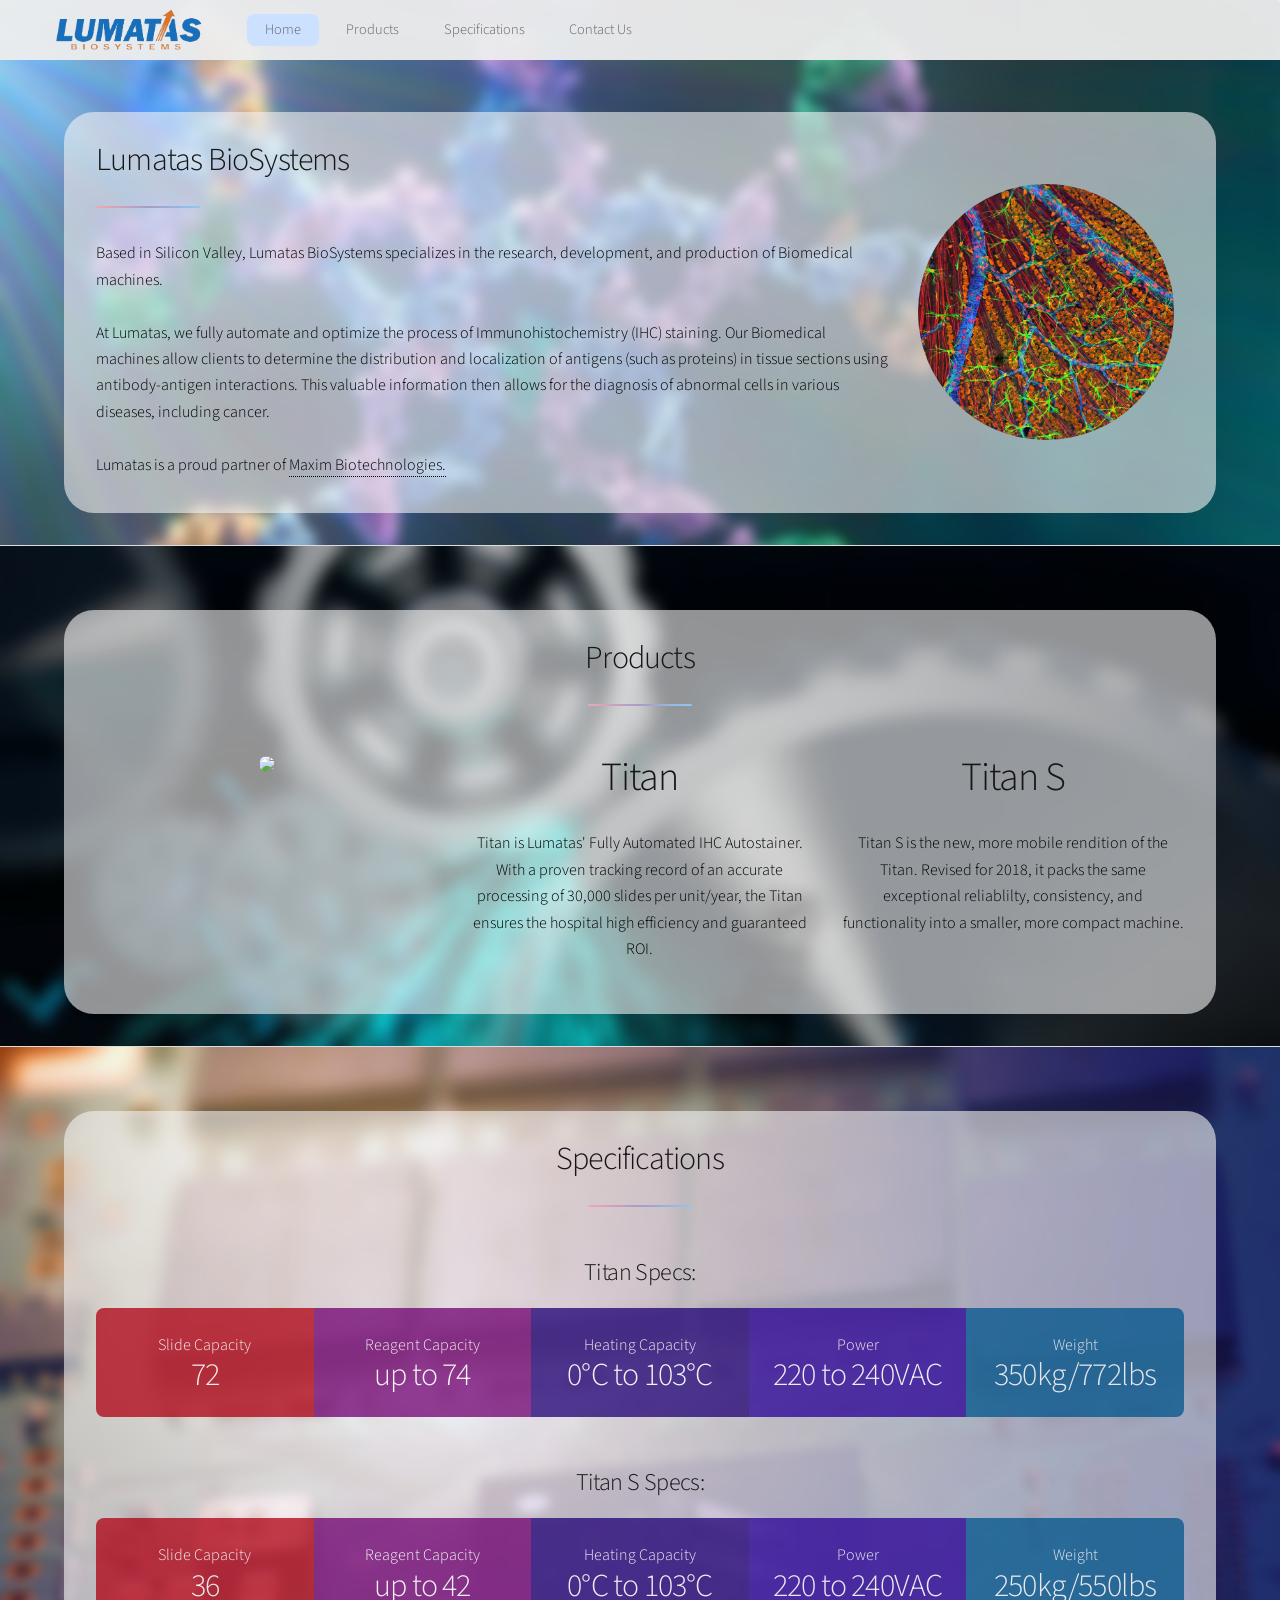
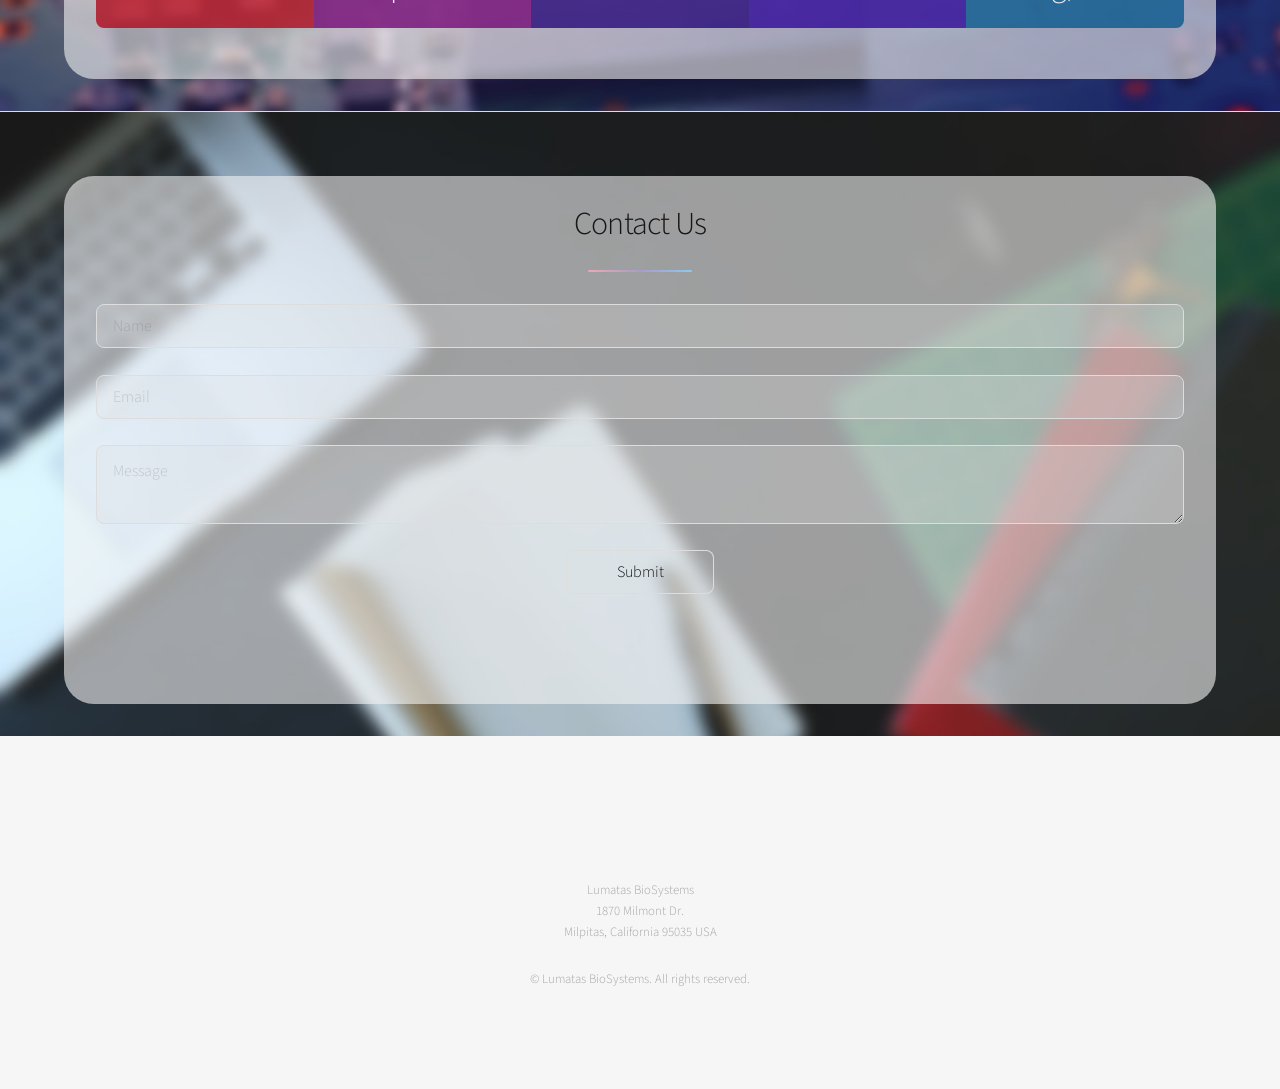
==== commit 7879aba9: "Update index.html" ====
--- a/index.html
+++ b/index.html
@@ -7,8 +7,7 @@
 		<title>Lumatas BioSystems</title>
 		<meta charset="utf-8" />
 		<meta name="viewport" content="width=device-width, initial-scale=1" />
-		<script src="https://ajax.aspnetcdn.com/ajax/jquery/jquery-1.9.0.min.js"></script>
-		//<script src="https://ajax.googleapis.com/ajax/libs/jquery/3.3.1/jquery.min.js"></script>
+		<script src="https://code.jquery.com/jquery-3.6.0.main.js"></script>
 		<!--[if lte IE 8]><script src="assets/js/ie/html5shiv.js"></script><![endif]-->
 		<link rel="stylesheet" href="assets/css/main.css" />
 		<script src="assets/js/contact_form.js"></script>
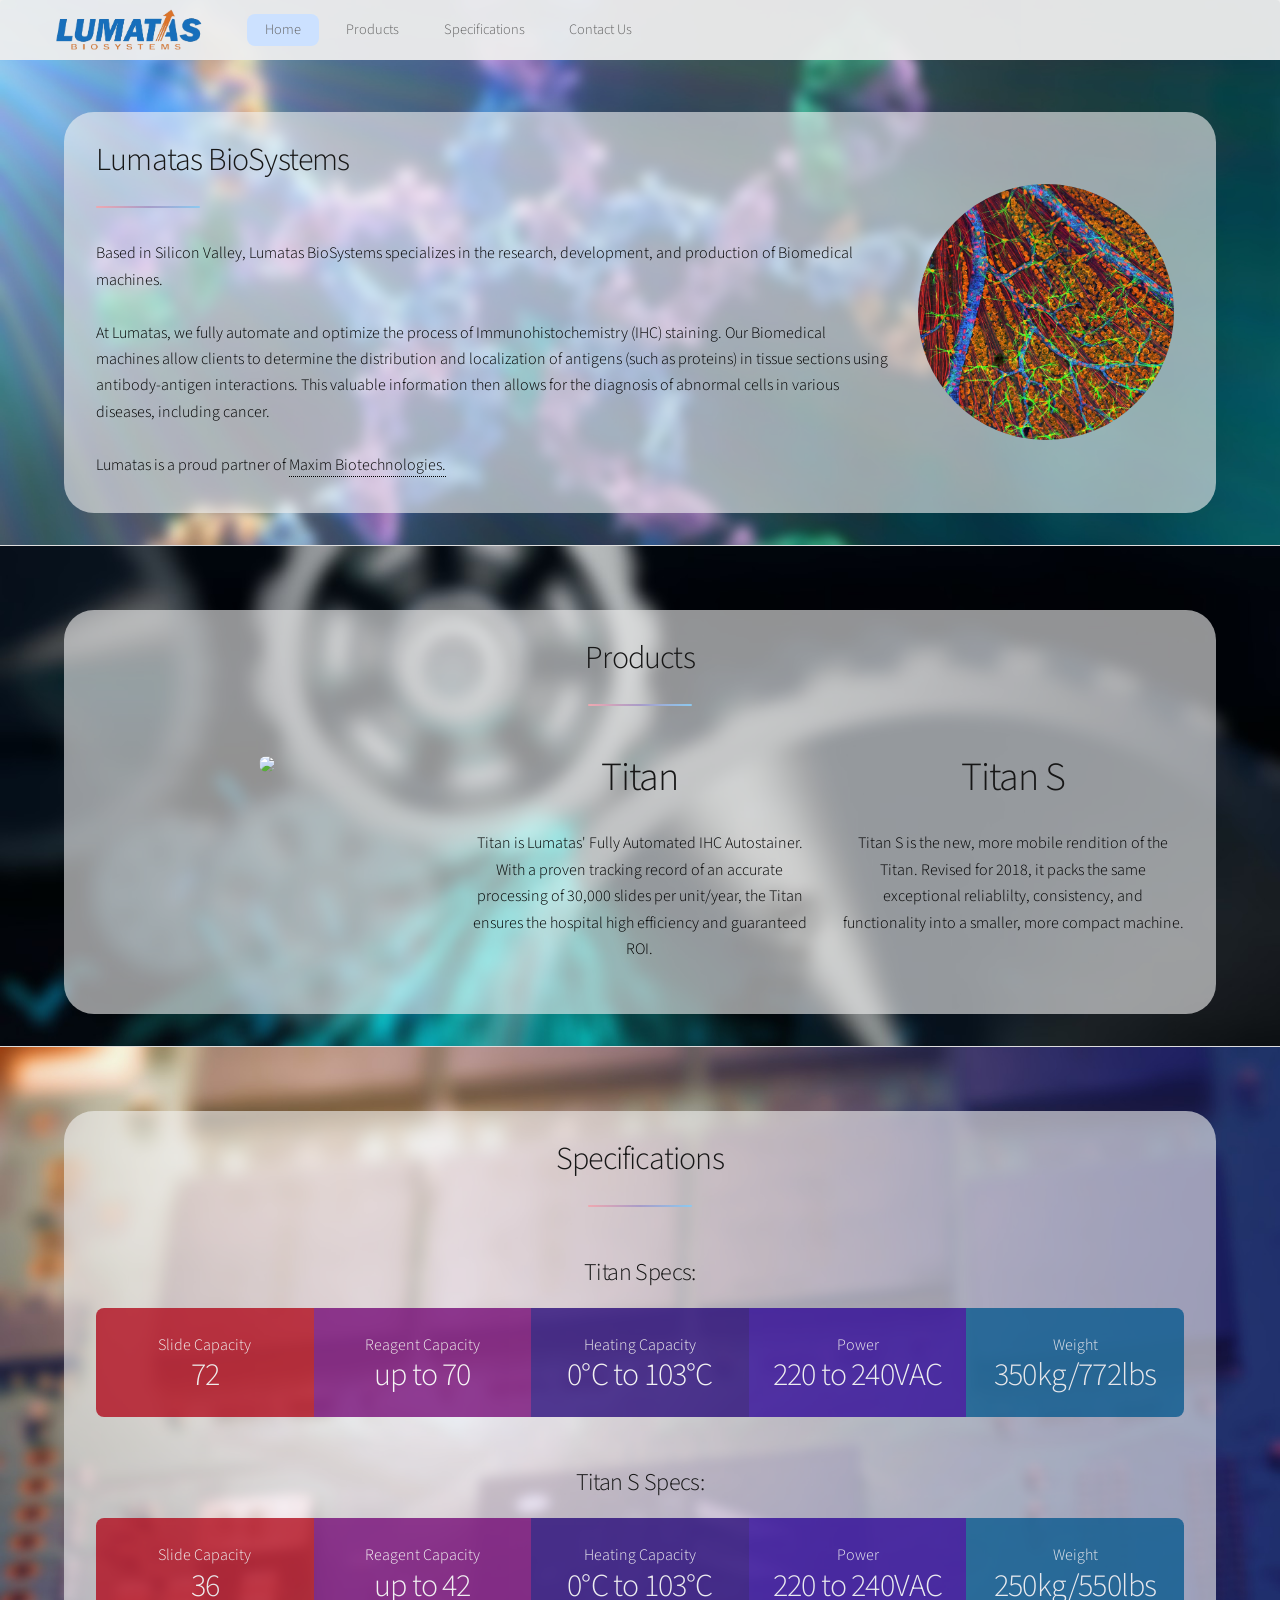
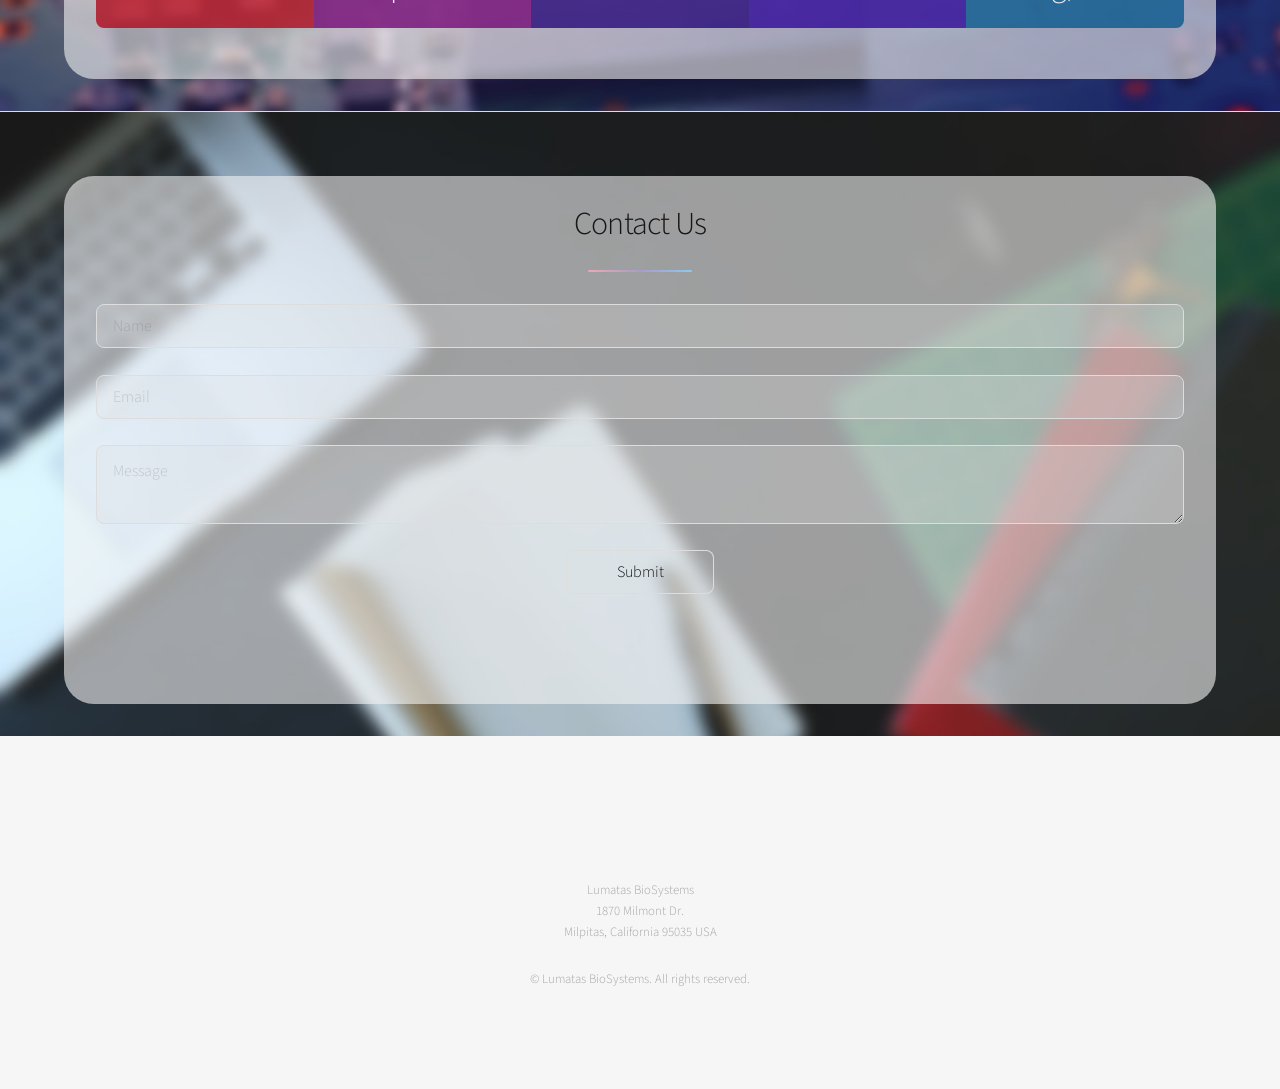
==== commit 3f822d83: "update commit" ====
--- a/index.html
+++ b/index.html
@@ -7,7 +7,7 @@
 		<title>Lumatas BioSystems</title>
 		<meta charset="utf-8" />
 		<meta name="viewport" content="width=device-width, initial-scale=1" />
-		<script src="https://code.jquery.com/jquery-3.6.0.main.js"></script>
+		<script src="https://code.jquery.com/jquery-3.6.0.min.js"></script>
 		<!--[if lte IE 8]><script src="assets/js/ie/html5shiv.js"></script><![endif]-->
 		<link rel="stylesheet" href="assets/css/main.css" />
 		<script src="assets/js/contact_form.js"></script>
@@ -87,7 +87,7 @@
 										<span class="icon major style5 fa-diamond"></span>
 										<h3>Specifications</h3>
 										<p>Slide Capacity: 72<br>
-										Reagent Capacity: up to 74<br>
+										Reagent Capacity: up to 70<br>
 										Heating Capacity: RT to 103&deg;C<br>
 										Power: 220-240VAC<br>
 										Weight: 400kg/880lbs</p>
@@ -116,7 +116,7 @@
 										Slide Capacity<strong>72</strong>
 									</li>
 									<li class="style2">
-										Reagent Capacity<strong>up to 74</strong>
+										Reagent Capacity<strong>up to 70</strong>
 									</li>
 									<li class="style3">
 										Heating Capacity<strong>0&deg;C to 103&deg;C</strong>
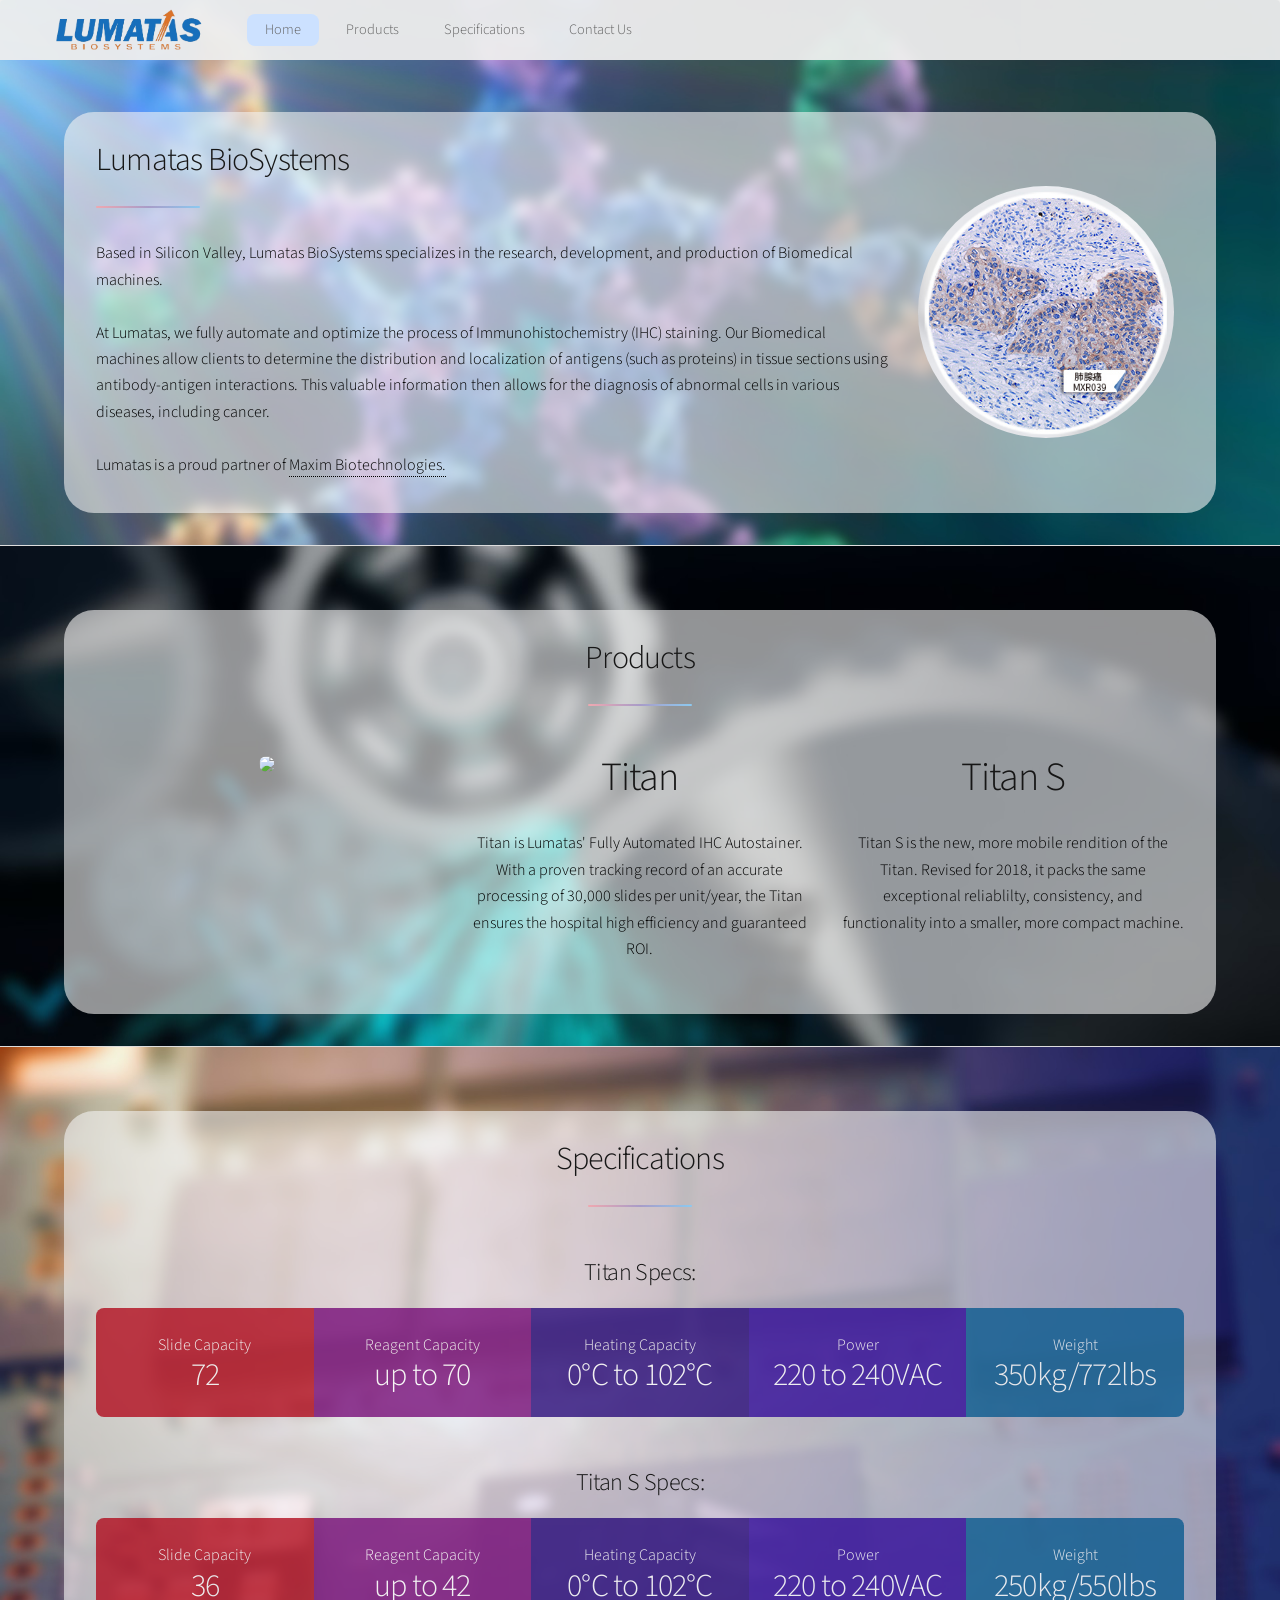
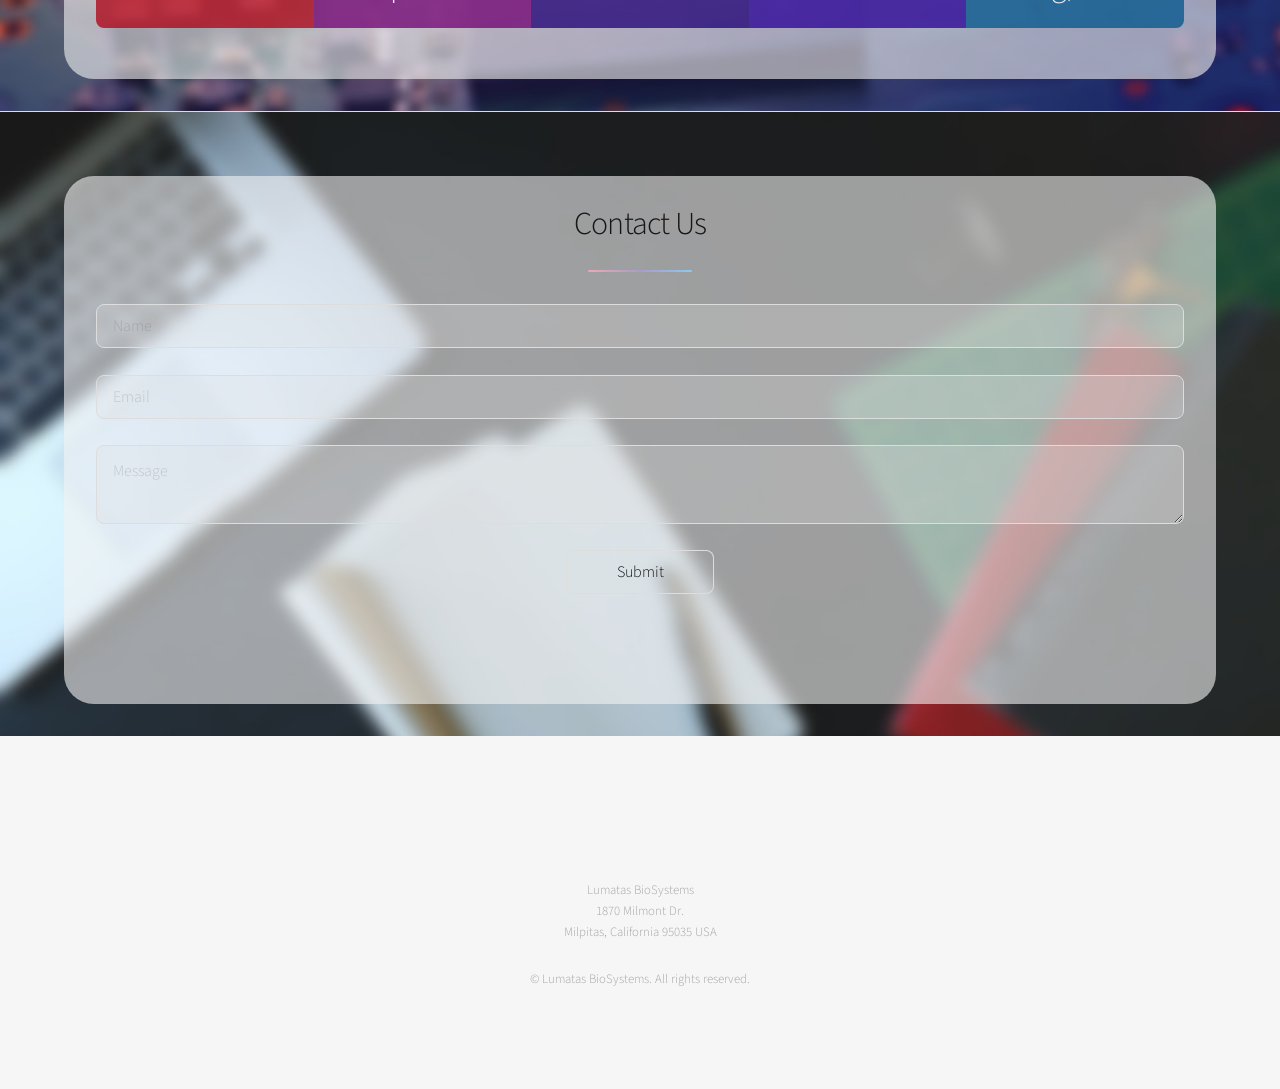
==== commit 6324aea3: "Add files via upload" ====
--- a/index.html
+++ b/index.html
@@ -1,229 +1,195 @@
-<!DOCTYPE HTML>
-<!--
-	Made by @nang149 and html5up
--->
-<html>
-	<head>
-		<title>Lumatas BioSystems</title>
-		<meta charset="utf-8" />
-		<meta name="viewport" content="width=device-width, initial-scale=1" />
-		<script src="https://code.jquery.com/jquery-3.6.0.min.js"></script>
-		<!--[if lte IE 8]><script src="assets/js/ie/html5shiv.js"></script><![endif]-->
-		<link rel="stylesheet" href="assets/css/main.css" />
-		<script src="assets/js/contact_form.js"></script>
-		<link rel="shortcut icon" href="images/logo-trans.jpg">
-		<!--[if lte IE 9]><link rel="stylesheet" href="assets/css/ie9.css" /><![endif]-->
-		<!--[if lte IE 8]><link rel="stylesheet" href="assets/css/ie8.css" /><![endif]-->
-	</head>
-	<body>
-
-		<!-- Wrapper -->
-		
-	
-
-				<!-- Nav -->
-					<nav id="nav">
-						<ul>
-							<li><img src="images/logo-trans.jpg" alt="" class ="logo"></li>
-							<li><a href="#intro" class="active">Home</a></li>
-							<li><a href="#first">Products</a></li>
-							<li><a href="#second">Specifications</a></li>
-							<li><a href="#cta">Contact Us</a></li>
-						</ul>
-					</nav>
-				<div id="wrapper">
-				<!-- Main -->
-					<div id="main">
-						
-						<!-- Introduction -->
-							<section id="intro" class="main">
-								<div class = "container">
-								<div class="spotlight">
-
-									<div class="content">
-										<header class="major">
-											<h2>Lumatas BioSystems</h2>
-										</header>
-										<p>Based in Silicon Valley, Lumatas BioSystems specializes in the research, development, and production of Biomedical machines. 
-
-										<br>
-										<br>
-										At Lumatas, we fully automate and optimize the process of Immunohistochemistry (IHC) staining. Our Biomedical machines allow clients to determine the distribution and localization of antigens (such as proteins) in tissue sections using antibody-antigen interactions. This valuable information then allows for the diagnosis of abnormal cells in various diseases, including cancer.
-										<br>
-										<br>
-										Lumatas is a proud partner of <a href="http://www.maxim.com.cn/sitecn/qzdmyzhrsy/1294.html"> Maxim Biotechnologies. </a>
-										</p>
-
-									</div>
-									<span class="image"><img src="images/cells.jpg"></span>
-								</div>
-								</div>
-
-							</section>
-						
-
-						<!-- First Section -->
-							<section id="first" class="main special">
-								<div class = "container">
-								<header class="major">
-									<h2>Products</h2>
-								</header>
-								<ul class="features">	
-									<li>
-										<span class="image"><img src="images/anim.gif" ></span>
-										
-									</li>
-									<li>
-										<h1>Titan</h1>
-										<p>Titan is Lumatas' Fully Automated IHC Autostainer. With a proven tracking record of an accurate processing of 30,000 slides per unit/year, the Titan ensures the hospital high efficiency and guaranteed ROI.</p>
-									</li>
-									<li>
-										
-										<h1>Titan S</h1>
-										<p>Titan S is the new, more mobile rendition of the Titan. Revised for 2018, it packs the same exceptional reliablilty, consistency, and functionality into a smaller, more compact machine.</p>
-									</li>
-									<!--
-									<li>
-										<span class="icon major style5 fa-diamond"></span>
-										<h3>Specifications</h3>
-										<p>Slide Capacity: 72<br>
-										Reagent Capacity: up to 70<br>
-										Heating Capacity: RT to 103&deg;C<br>
-										Power: 220-240VAC<br>
-										Weight: 400kg/880lbs</p>
-									</li>
-									-->
-								</ul>
-								<!-- 
-								<footer class="major">
-									<ul class="actions">
-										<li><a href="generic.html" class="button">Learn More</a></li>
-									</ul>
-								</footer>
-								-->
-								</div>
-							</section>
-
-						<!-- Second Section -->
-							<section id="second" class="main special">
-								<div class = "container">
-								<header class="major">
-									<h2>Specifications</h2>
-								</header>
-								<h2>Titan Specs:</h2>
-								<ul class="statistics">
-									<li class="style1">
-										Slide Capacity<strong>72</strong>
-									</li>
-									<li class="style2">
-										Reagent Capacity<strong>up to 70</strong>
-									</li>
-									<li class="style3">
-										Heating Capacity<strong>0&deg;C to 103&deg;C</strong>
-									</li>
-									<li class="style4">
-										
-										Power<strong>220 to 240VAC</strong>
-									</li>
-									<li class="style5">
-										Weight<strong>350kg/772lbs</strong>
-									</li>
-								</ul>
-								
-								<h2>Titan S Specs:</h2>
-								<ul class="statistics">
-									<li class="style1">
-										Slide Capacity<strong>36</strong>
-									</li>
-									<li class="style2">
-										Reagent Capacity<strong>up to 42</strong>
-									</li>
-									<li class="style3">
-										Heating Capacity<strong>0&deg;C to 103&deg;C</strong>
-									</li>
-									<li class="style4">
-										
-										Power<strong>220 to 240VAC</strong>
-									</li>
-									<li class="style5">
-										Weight<strong>250kg/550lbs</strong>
-									</li>
-								</ul>
-								
-								<!-- 
-								<footer class="major">
-									<ul class="actions">
-										<li><a href="generic.html" class="button">Learn More</a></li>
-									</ul>
-								</footer>
-								-->
-							</div>
-							</section>
-
-
-
-	
-
-						</section>	
-						<!-- Contact Us -->
-							<section id="cta" class="main special">
-								<div class="container">
-								<header class="major">
-									<h2>Contact Us</h2>
-									<section>
-										<div id="form-messages"></div>
-										<form id = "form"> <!-- assets/mail.php -->
-											<div class="field half first">
-												<input type="text" name="name" id="name" placeholder="Name" />
-											</div>
-											<br>
-											<div class="field half">
-												<input type="email" name="email" id="email" placeholder="Email" />
-											</div>
-											<br>
-											<div class="field">
-												<textarea name="message" id="message" placeholder="Message"></textarea>
-											</div>
-											<br>
-											<ul class="actions">
-												<center><li><input id="submit" type="button" name="Submit" value="Submit"/></li></center>
-											</ul>
-											<br>
-										</form>
-									</section>
-
-								</header>
-							</div>
-							</section>
-
-					</div>
-
-
-
-			</div>
-
-			<!-- Footer -->
-				<footer id="footer">
-					<div class="inner">
-						
-						<ul class="copyright">
-							<center><p>Lumatas BioSystems<br>1870 Milmont Dr.<br>Milpitas, California 95035 USA</p></center>
-							<center><p>&copy; Lumatas BioSystems. All rights reserved.</p></center>
-						</ul>
-					</div>
-				</footer>
-		<!-- BG -->
-			<!-- <div id="bg"></div> -->
-
-		<!-- Scripts -->
-			<script src="assets/js/jquery.min.js"></script>
-			<script src="assets/js/jquery.scrollex.min.js"></script>
-			<script src="assets/js/jquery.scrolly.min.js"></script>
-			<script src="assets/js/skel.min.js"></script>
-			<script src="assets/js/util.js"></script>
-			
-			<!--[if lte IE 8]><script src="assets/js/ie/respond.min.js"></script><![endif]-->
-			<script src="assets/js/main.js"></script>
-			
-	</body>
+<!DOCTYPE HTML>
+<!--
+	Made by @nang149 and html5up
+-->
+<html>
+	<head>
+		<title>Lumatas BioSystems</title>
+		<meta charset="utf-8" />
+		<meta name="viewport" content="width=device-width, initial-scale=1" />
+		<script src="https://code.jquery.com/jquery-3.6.0.min.js"></script>
+		<!--[if lte IE 8]><script src="assets/js/ie/html5shiv.js"></script><![endif]-->
+		<link rel="stylesheet" href="assets/css/main.css" />
+		<script src="assets/js/contact_form.js"></script>
+		<link rel="shortcut icon" href="images/logo-trans.jpg">
+		<!--[if lte IE 9]><link rel="stylesheet" href="assets/css/ie9.css" /><![endif]-->
+		<!--[if lte IE 8]><link rel="stylesheet" href="assets/css/ie8.css" /><![endif]-->
+	</head>
+	<body>
+
+		<!-- Wrapper -->
+		
+	
+
+				<!-- Nav -->
+					<nav id="nav">
+						<ul>
+							<li><img src="images/logo-trans.jpg" alt="" class ="logo"></li>
+							<li><a href="#intro" class="active">Home</a></li>
+							<li><a href="#first">Products</a></li>
+							<li><a href="#second">Specifications</a></li>
+							<li><a href="#cta">Contact Us</a></li>
+						</ul>
+					</nav>
+				<div id="wrapper">
+				<!-- Main -->
+					<div id="main">
+						
+						<!-- Introduction -->
+							<section id="intro" class="main">
+								<div class = "container">
+								<div class="spotlight">
+
+									<div class="content">
+										<header class="major">
+											<h2>Lumatas BioSystems</h2>
+										</header>
+										<p>Based in Silicon Valley, Lumatas BioSystems specializes in the research, development, and production of Biomedical machines. 
+
+										<br>
+										<br>
+										At Lumatas, we fully automate and optimize the process of Immunohistochemistry (IHC) staining. Our Biomedical machines allow clients to determine the distribution and localization of antigens (such as proteins) in tissue sections using antibody-antigen interactions. This valuable information then allows for the diagnosis of abnormal cells in various diseases, including cancer.
+										<br>
+										<br>
+										Lumatas is a proud partner of <a href="http://www.maxim.com.cn/sitecn/qzdmyzhrsy/1294.html"> Maxim Biotechnologies. </a>
+										</p>
+
+									</div>
+									<span class="image"><img src="images/MXR039.jpg"></span>
+								</div>
+								</div>
+
+							</section>
+						
+
+						<!-- First Section -->
+							<section id="first" class="main special">
+								<div class = "container">
+								<header class="major">
+									<h2>Products</h2>
+								</header>
+								<ul class="features">	
+									<li>
+										<span class="image"><img src="images/anim.gif" ></span>
+										
+									</li>
+									<li>
+										<h1>Titan</h1>
+										<p>Titan is Lumatas' Fully Automated IHC Autostainer. With a proven tracking record of an accurate processing of 30,000 slides per unit/year, the Titan ensures the hospital high efficiency and guaranteed ROI.</p>
+									</li>
+									<li>
+										
+										<h1>Titan S</h1>
+										<p>Titan S is the new, more mobile rendition of the Titan. Revised for 2018, it packs the same exceptional reliablilty, consistency, and functionality into a smaller, more compact machine.</p>
+									</li>
+								</ul>
+								</div>
+							</section>
+
+						<!-- Second Section -->
+							<section id="second" class="main special">
+								<div class = "container">
+								<header class="major">
+									<h2>Specifications</h2>
+								</header>
+								<h2>Titan Specs:</h2>
+								<ul class="statistics">
+									<li class="style1">
+										Slide Capacity<strong>72</strong>
+									</li>
+									<li class="style2">
+										Reagent Capacity<strong>up to 70</strong>
+									</li>
+									<li class="style3">
+										Heating Capacity<strong>0&deg;C to 102&deg;C</strong>
+									</li>
+									<li class="style4">
+										
+										Power<strong>220 to 240VAC</strong>
+									</li>
+									<li class="style5">
+										Weight<strong>350kg/772lbs</strong>
+									</li>
+								</ul>
+								
+								<h2>Titan S Specs:</h2>
+								<ul class="statistics">
+									<li class="style1">
+										Slide Capacity<strong>36</strong>
+									</li>
+									<li class="style2">
+										Reagent Capacity<strong>up to 42</strong>
+									</li>
+									<li class="style3">
+										Heating Capacity<strong>0&deg;C to 102&deg;C</strong>
+									</li>
+									<li class="style4">
+										
+										Power<strong>220 to 240VAC</strong>
+									</li>
+									<li class="style5">
+										Weight<strong>250kg/550lbs</strong>
+									</li>
+								</ul>
+							</div>
+							</section>
+
+						</section>	
+						<!-- Contact Us -->
+							<section id="cta" class="main special">
+								<div class="container">
+								<header class="major">
+									<h2>Contact Us</h2>
+									<section>
+										<div id="form-messages"></div>
+										<form id="form" action="assets/mail.php" method="POST">
+											<div class="field half first">
+												<input type="text" name="name" id="name" placeholder="Name" required />
+											</div>
+											<br>
+											<div class="field half">
+												<input type="email" name="email" id="email" placeholder="Email" required />
+											</div>
+											<br>
+											<div class="field">
+												<textarea name="message" id="message" placeholder="Message" required></textarea>
+											</div>
+											<br>
+											<ul class="actions">
+												<center><li><input id="submit" type="submit" value="Submit"/></li></center>
+											</ul>
+											<br>
+										</form>
+									</section>
+
+								</header>
+							</div>
+							</section>
+
+					</div>
+
+			</div>
+
+			<!-- Footer -->
+				<footer id="footer">
+					<div class="inner">
+						
+						<ul class="copyright">
+							<center><p>Lumatas BioSystems<br>1870 Milmont Dr.<br>Milpitas, California 95035 USA</p></center>
+							<center><p>&copy; Lumatas BioSystems. All rights reserved.</p></center>
+						</ul>
+					</div>
+				</footer>
+
+		<!-- Scripts -->
+			<script src="assets/js/jquery.min.js"></script>
+			<script src="assets/js/jquery.scrollex.min.js"></script>
+			<script src="assets/js/jquery.scrolly.min.js"></script>
+			<script src="assets/js/skel.min.js"></script>
+			<script src="assets/js/util.js"></script>
+			
+			<!--[if lte IE 8]><script src="assets/js/ie/respond.min.js"></script><![endif]-->
+			<script src="assets/js/main.js"></script>
+			
+	</body>
 </html>
